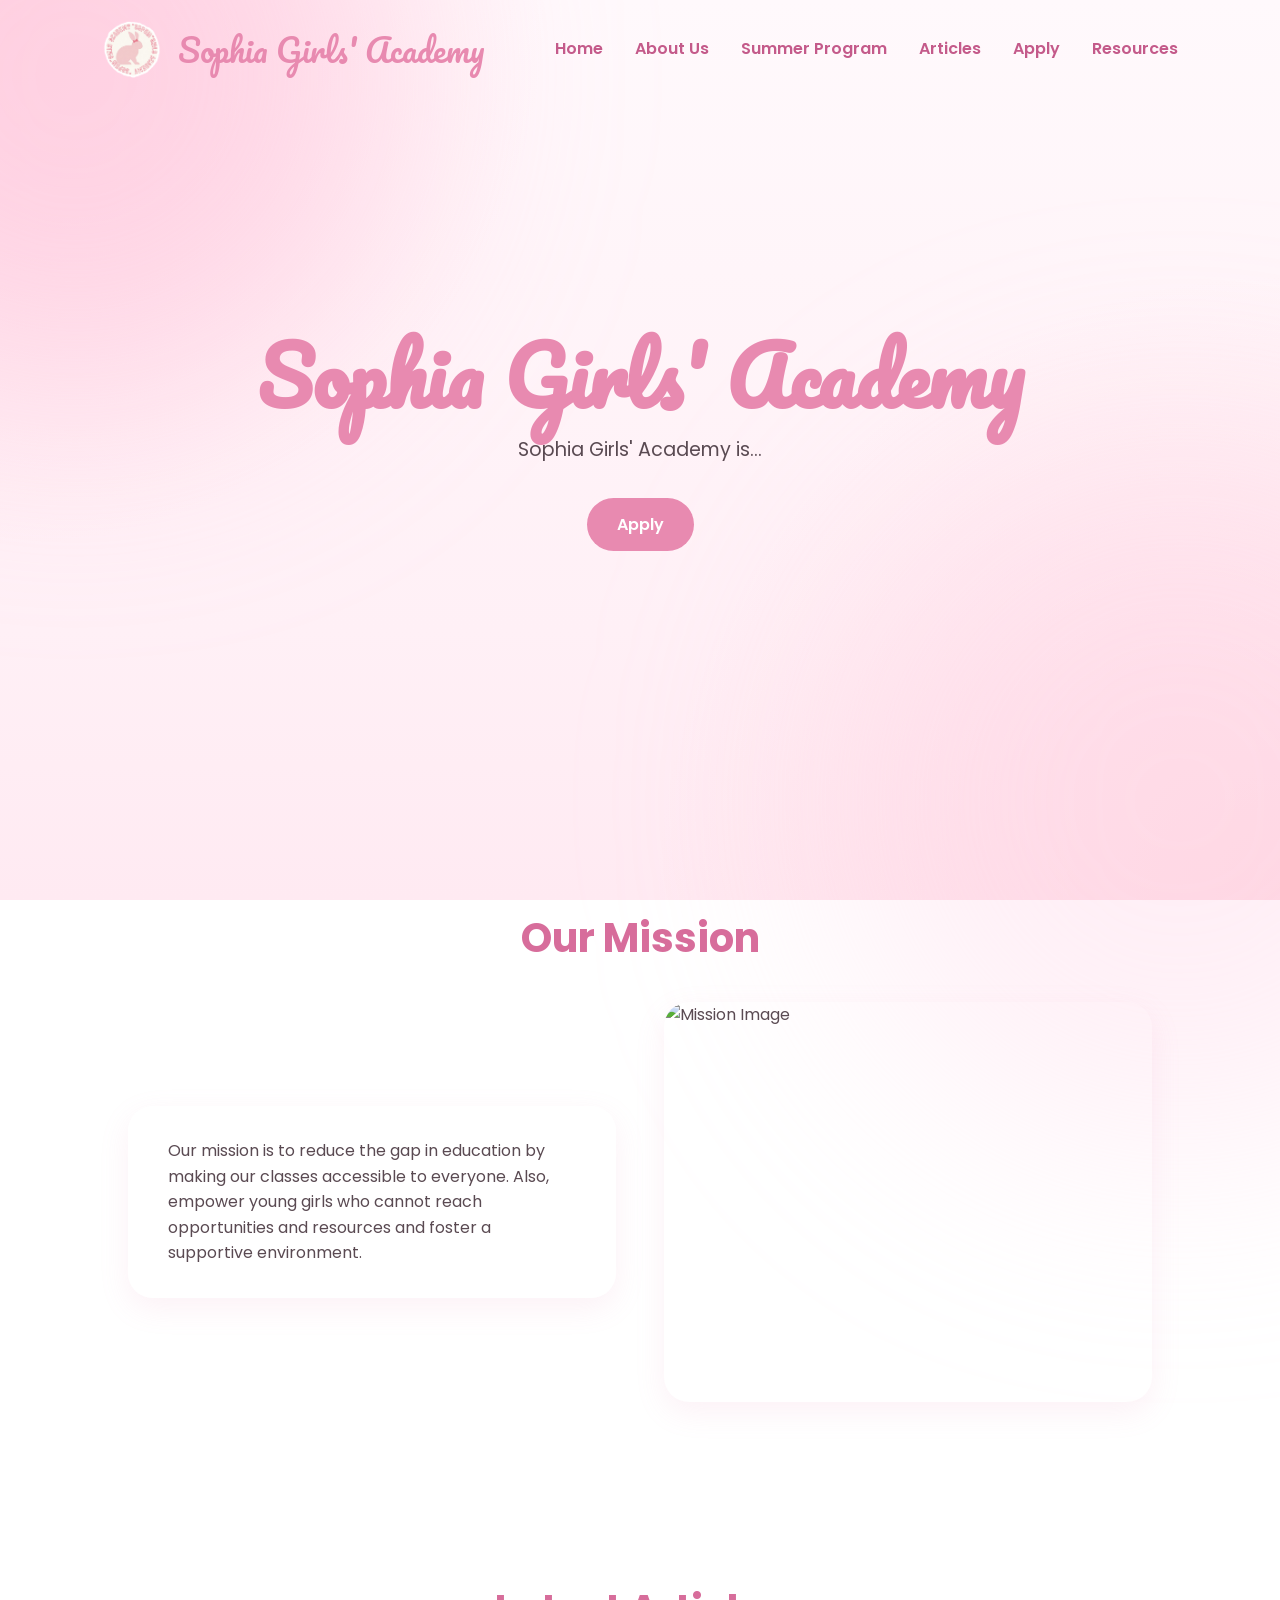
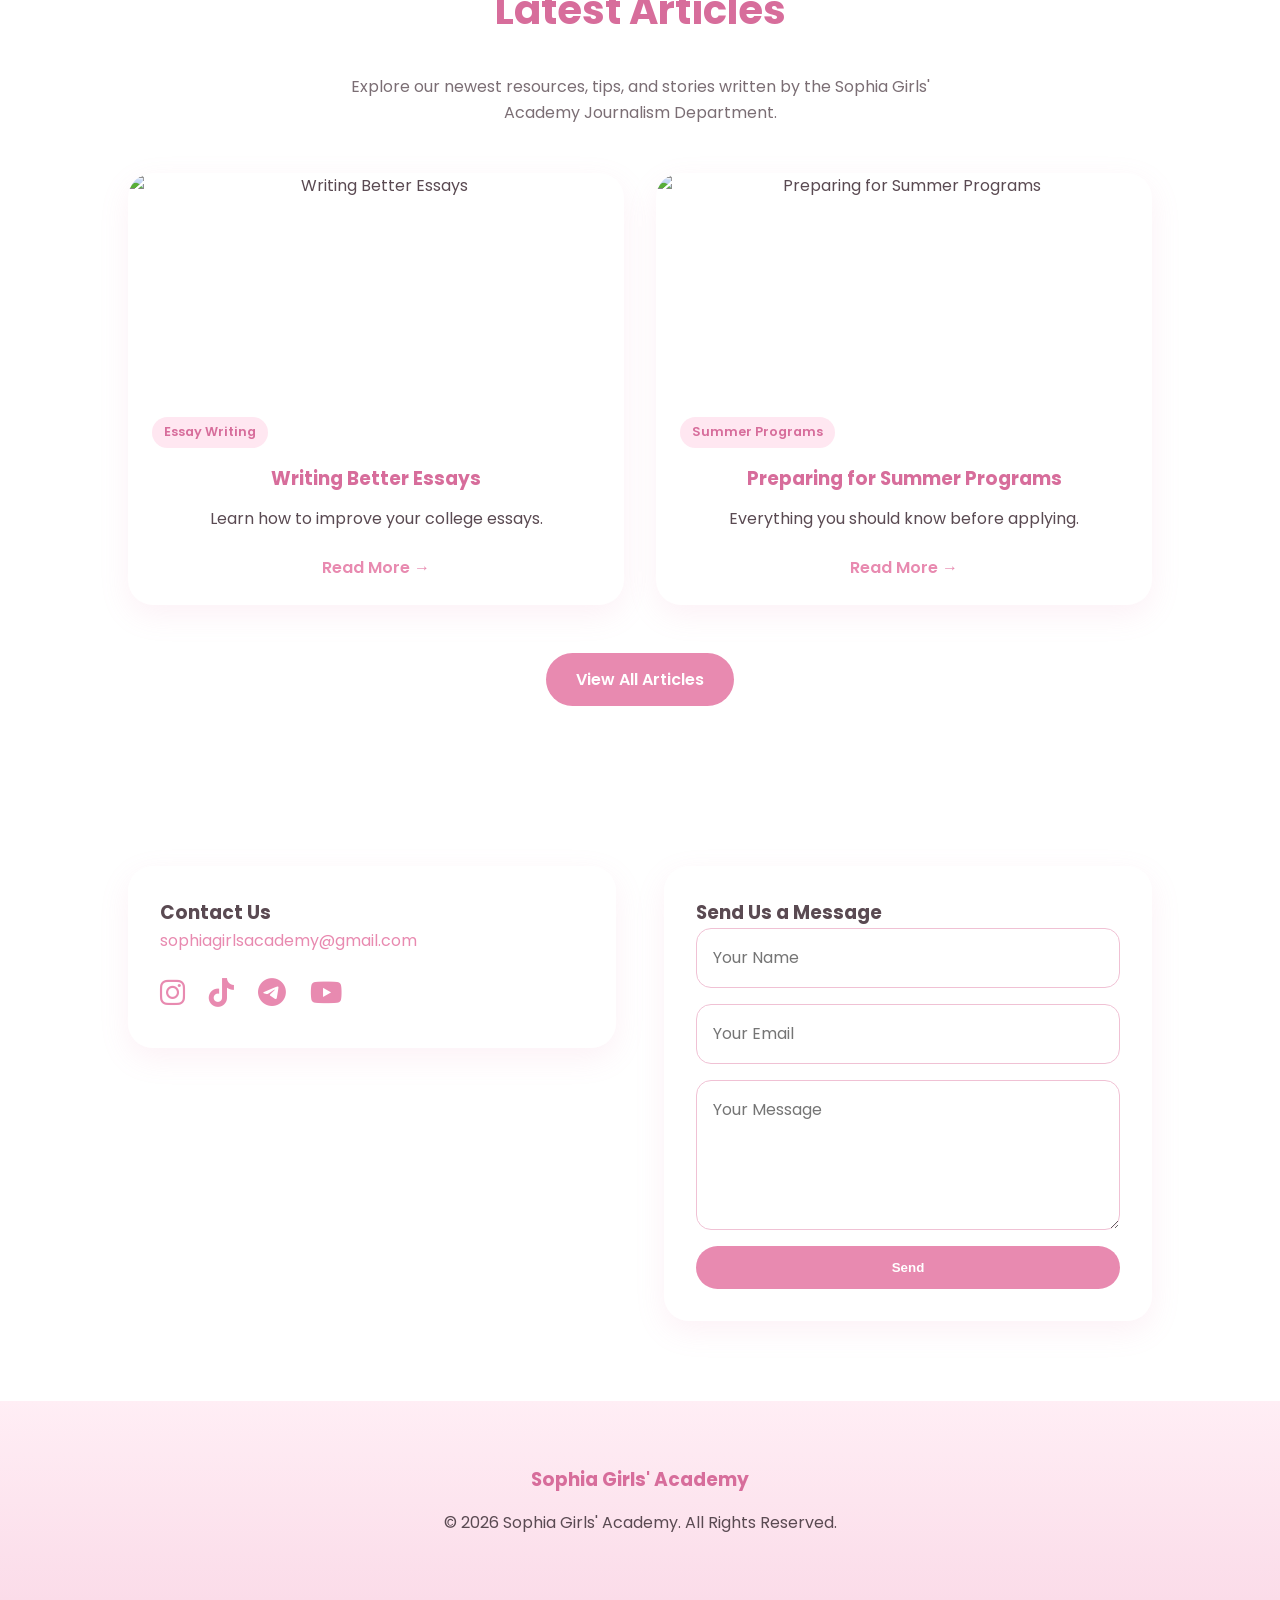
==== index.html @ f2b569de "team photos & desc, new resource page" ====
<!doctype html>
<html lang="en">

<head>
    <meta charset="UTF-8" />
    <meta name="viewport" content="width=device-width, initial-scale=1.0" />
    <title>Sophia Girls' Academy</title>

    <link rel="stylesheet" href="css/style.css" />

    <link href="https://fonts.googleapis.com/css2?family=Pacifico&family=Poppins:wght@300;400;600;700&display=swap"
        rel="stylesheet" />
    <link href="https://cdnjs.cloudflare.com/ajax/libs/font-awesome/6.5.1/css/all.min.css" rel="stylesheet" />
    <link rel="icon" href="images/sophia-logo.png" />
</head>

<body>
    <header>
        <nav class="navbar">
            <a href="index.html" class="logo">
                <img src="images/sophia-logo.png" alt="Sophia Girls' Academy Logo">
                <span>Sophia Girls' Academy</span>
            </a>

            <ul class="nav-links">
                <li><a href="index.html">Home</a></li>
                <li><a href="pages/about.html">About Us</a></li>
                <li><a href="pages/programs.html">Summer Program</a></li>
                <li><a href="pages/articles.html">Articles</a></li>
                <li><a href="pages/register.html">Apply</a></li>
                <li><a href="pages/resources.html">Resources</a></li>
            </ul>
        </nav>
    </header>

    <section class="hero">
        <div class="hero-content" id="index-hero">
            <h1>Sophia Girls' Academy</h1>

            <p>Sophia Girls' Academy is...</p>

            <div class="hero-buttons">
                <a href="pages/register.html" class="btn primary-btn"> Apply </a>
            </div>
        </div>
    </section>

    <section class="overview">
        <h2>Our Mission</h2>
        <div class="description">
            <p class="desc">Our mission is to reduce the gap in education by making our classes accessible to everyone. Also, empower young girls who cannot reach opportunities and resources and foster a supportive environment. </p>
            <img src="#" alt="Mission Image" />
        </div>
    </section>

    <section id="new-articles" class="new-articles">
        <h2>Latest Articles</h2>

        <p class="section-subtitle">
            Explore our newest resources, tips, and stories written by the Sophia
            Girls' Academy Journalism Department.
        </p>

        <div class="preview-grid"></div>

        <div class="articles-buttons">
            <a href="pages/articles.html" class="btn primary-btn">
                View All Articles
            </a>
        </div>
    </section>

    <section id="contact" class="contact">
        <div class="info-card">
            <h3>Contact Us</h3>
            <div class="contact-info">
                <a href="mailto:sophiagirlsacademy@gmail.com" class="email-link">
                    <p id="mail">sophiagirlsacademy@gmail.com</p>
                </a>
                <div class="social-media">
                    <a href="https://www.instagram.com/sophiagirlsacademy/" target="_blank">
                        <p><i class="fab fa-instagram"></i></p>
                    </a>
                    <a href="https://www.tiktok.com/@sophia_girls_academy" target="_blank">
                        <p><i class="fab fa-tiktok"></i></p>
                    </a>
                    <a href="https://t.me/sophiagirlsacademy" target="_blank">
                        <p><i class="fab fa-telegram"></i></p>
                    </a>
                    <a href="http://www.youtube.com/@SophiaGirlsAcademy" target="_blank">
                        <p><i class="fab fa-youtube"></i></p>
                    </a>
                </div>
            </div>
        </div>
        <div class="contact-form">
            <h3>Send Us a Message</h3>
            <form action="#" method="POST">
                <input type="text" name="name" placeholder="Your Name" required />
                <input type="email" name="_replyto" placeholder="Your Email" required />
                <textarea name="message" placeholder="Your Message" required></textarea>
                <button type="submit" class="btn primary-btn">Send</button>
            </form>
        </div>
    </section>

    <footer>
        <h3>Sophia Girls' Academy</h3>
        <p>© 2026 Sophia Girls' Academy. All Rights Reserved.</p>
    </footer>

    <script src="js/script.js"></script>
</body>

</html>
---- css/style.css ----
/*VARIABLES*/
:root {
  --primary-pink: #e88ab0;
  --secondary-pink: #db729f;
  --rose: #d76d9b;
  --accent-pink: #ff73ad;
  --dark-rose: #c45a8a;

  --light-pink: #fff4f8;
  --footer-light: #ffeef5;
  --footer-dark: #fbdce9;

  --text-color: #5a4a52;
  --white: #ffffff;

  --shadow: 0 10px 30px rgba(231, 140, 179, 0.12);
}

/*RESET*/
* {
  margin: 0;
  padding: 0;
  box-sizing: border-box;
}

button {
  border: none;
  cursor: pointer;
}

/*GLOBAL*/
body {
  font-family: "Poppins", sans-serif;
  color: var(--text-color);
  line-height: 1.6;
  overflow-x: hidden;

  background:
    radial-gradient(circle at top left,
      rgba(255, 192, 203, .35),
      transparent 35%),

    radial-gradient(circle at bottom right,
      rgba(255, 182, 193, .30),
      transparent 40%),

    linear-gradient(180deg,
      #fff9fc 0%,
      #fff5f9 30%,
      #fff0f6 70%,
      #ffeaf2 100%);

  background-attachment: fixed;
}

/* Background Blobs */
body::before,
body::after {
  content: "";
  position: fixed;
  border-radius: 50%;
  filter: blur(60px);
  z-index: -1;
}

body::before {
  width: 650px;
  height: 650px;

  top: -250px;
  left: -250px;

  background: rgba(255, 183, 212, .45);

  filter: blur(120px);
}

body::after {
  width: 700px;
  height: 700px;

  right: -250px;
  bottom: -250px;

  background: rgba(255, 210, 230, .35);

  filter: blur(120px);
}

/*NAVIGATION*/
.navbar {
  position: fixed;
  inset: 0 0 auto 0;

  display: flex;
  justify-content: space-between;
  align-items: center;

  padding: 1.2rem 8%;

  background: transparent;
  transition: .3s;

  z-index: 1000;
}

.navbar.scrolled {
  background: rgba(255, 255, 255, .75);
  backdrop-filter: blur(15px);
  -webkit-backdrop-filter: blur(15px);

  border-bottom: 1px solid rgba(255, 255, 255, .4);

  box-shadow: 0 4px 20px rgba(0, 0, 0, .08);
}

.logo {
  display: flex;
  align-items: center;
  gap: 1rem;

  text-decoration: none;

  font-family: "Pacifico", cursive;
  font-size: 2rem;
  color: var(--primary-pink);
}

.logo img {
  width: 60px;
  height: 60px;

  object-fit: contain;

  transition: .3s ease;
}

.logo:hover img {
  transform: rotate(-5deg) scale(1.08);
}

.logo:hover {
  color: var(--secondary-pink);
}

.logo:hover {
  color: var(--accent-pink);
}

.nav-links {
  display: flex;
  list-style: none;
  gap: 2rem;
}

.nav-links a {
  position: relative;
  text-decoration: none;
  color: var(--dark-rose);
  font-weight: 600;
  transition: .3s;
}

.nav-links a:hover {
  color: var(--accent-pink);
}

.nav-links a::after {
  content: "";
  position: absolute;
  left: 0;
  bottom: -5px;

  width: 0;
  height: 2px;

  background: var(--primary-pink);
  transition: .3s;
}

.nav-links a:hover::after {
  width: 100%;
}

/*HERO*/
.hero {
  min-height: 90vh;

  display: flex;
  justify-content: center;
  align-items: center;

  text-align: center;

  padding: 120px 10% 3rem;
}

.hero-content {
  max-width: 800px;
}

#index-hero {
  animation: float 5s ease-in-out infinite;
}

.hero h1 {
  font-family: "Pacifico", cursive;
  color: var(--primary-pink);
  font-size: 5rem;
  line-height: 1.1;
  margin-bottom: 1rem;
}

.hero p {
  font-size: 1.2rem;
  margin-bottom: 2rem;
}

.hero-buttons {
  display: flex;
  justify-content: center;
  gap: 1rem;
  flex-wrap: wrap;
}

/*BUTTONS*/
.btn {
  display: inline-block;
  text-decoration: none;

  padding: 14px 30px;

  border-radius: 999px;

  font-weight: 600;

  transition: .3s;
}

.primary-btn {
  background: var(--primary-pink);
  color: white;
}

.primary-btn:hover {
  background: var(--secondary-pink);
  transform: translateY(-3px);
}

/*GENERAL SECTIONS*/
section {
  padding: 5rem 10%;
}

section h2 {
  text-align: center;
  color: var(--rose);
  font-size: 2.5rem;
  margin-bottom: 2rem;
}

/*OVERVIEW*/
.overview {
  padding: 6rem 10%;
}

.description {
  display: grid;
  grid-template-columns: repeat(2, 1fr);
  gap: 3rem;
  align-items: center;
}

.desc, .list {
  background: rgba(255, 255, 255, .7);
  backdrop-filter: blur(10px);

  padding: 2rem 2.5rem;

  border-radius: 25px;

  box-shadow: var(--shadow);

  transition: .3s;
}

.desc:hover, .list:hover {
  transform: translateY(-8px);
}

.desc li, .list li {
  margin-bottom: 1.2rem;
}

.desc li:last-child {
  margin-bottom: 0;
}

.description img {
  width: 100%;
  height: 400px;

  object-fit: cover;

  border-radius: 25px;

  box-shadow: var(--shadow);

  transition: .3s;
}

.description img:hover {
  transform: translateY(-8px);
}

/*ARTICLE PREVIEW*/
.new-articles {
  text-align: center;
}

.section-subtitle {
  max-width: 650px;
  margin: 0 auto 3rem;
  opacity: .8;
}

.preview-grid {
  display: grid;
  grid-template-columns: repeat(auto-fit, minmax(280px, 1fr));
  gap: 2rem;
}

.preview-card {
  display: flex;
  flex-direction: column;

  background: white;

  border-radius: 25px;

  overflow: hidden;

  box-shadow: var(--shadow);

  transition: .3s;
}

.preview-card:hover {
  transform: translateY(-8px);
}

.preview-card img {
  width: 100%;
  height: 220px;
  object-fit: cover;
}

.preview-content {
  display: flex;
  flex-direction: column;
  flex: 1;

  padding: 1.5rem;
}

.preview-category {
  align-self: flex-start;

  padding: 5px 12px;

  background: #ffe7f1;

  border-radius: 999px;

  color: var(--rose);

  font-size: .8rem;
  font-weight: 600;

  margin-bottom: 1rem;
}

.preview-content h3 {
  color: var(--rose);
  margin-bottom: .75rem;
}

.preview-content p {
  flex: 1;
  margin-bottom: 1.5rem;
}

.preview-content a {
  color: var(--primary-pink);
  text-decoration: none;
  font-weight: 600;
}

.preview-content a:hover {
  color: var(--secondary-pink);
}

.articles-buttons {
  margin-top: 3rem;
}

/*CONTACT*/
.contact {
  display: grid;
  grid-template-columns: repeat(2, 1fr);
  gap: 3rem;
}

.info-card,
.contact-form {
  background: rgba(255, 255, 255, .7);
  backdrop-filter: blur(10px);
  padding: 2rem;
  border-radius: 25px;
  box-shadow: var(--shadow);
}

.info-card {
  align-self: start;
  height: fit-content;
}

.contact-form form {
  display: flex;
  flex-direction: column;
  gap: 1rem;
}

.contact-form input,
.contact-form textarea {
  width: 100%;

  padding: 1rem;

  border: 1px solid #f0c1d4;
  border-radius: 15px;

  font: inherit;
}

.contact-form textarea {
  resize: vertical;
  min-height: 150px;
}

.social-media {
  display: flex;
  gap: 1.5rem;
  margin-top: 1rem;
}

.social-media a {
  color: var(--primary-pink);
  font-size: 1.8rem;
  transition: .3s;
}

.social-media a:hover {
  color: var(--accent-pink);
  transform: translateY(-3px);
}

.email-link {
  text-decoration: none;
}

.email-link:hover {
  text-decoration: none;
}

#mail {
  color: var(--primary-pink);
}

.email-link:hover #mail {
  color: var(--accent-pink);
}

/*FOOTER*/
footer {
  text-align: center;
  padding: 4rem 2rem;

  background:
    linear-gradient(to bottom,
      var(--footer-light),
      var(--footer-dark));
}

footer h3 {
  color: var(--rose);
  margin-bottom: 1rem;
}

/*ANIMATIONS*/
@keyframes float {

  0% {
    transform: translateY(0);
  }

  50% {
    transform: translateY(-10px);
  }

  100% {
    transform: translateY(0);
  }

}

/*TABLETS*/
@media (max-width:900px) {

  .navbar {
    flex-direction: column;
    gap: 1rem;
  }

  .nav-links {
    flex-wrap: wrap;
    justify-content: center;
    gap: 1rem;
  }

  .hero h1 {
    font-size: 2.8rem;
  }

  section h2 {
    font-size: 2rem;
  }

}

/*MOBILE*/

@media (max-width:768px) {

  .description {
    grid-template-columns: 1fr;
  }

  .description img {
    height: 300px;
  }

  .contact {
    grid-template-columns: 1fr;
  }

  .navbar {
    padding: 1rem;
  }

  .logo {
    font-size: 1.5rem;
  }

  .logo img {
    width: 45px;
    height: 45px;
  }

}

@media (max-width:600px) {

  .hero h1 {
    font-size: 2.2rem;
  }

  .hero p {
    font-size: 1rem;
  }

  .btn {
    width: 100%;
    max-width: 300px;
  }

}
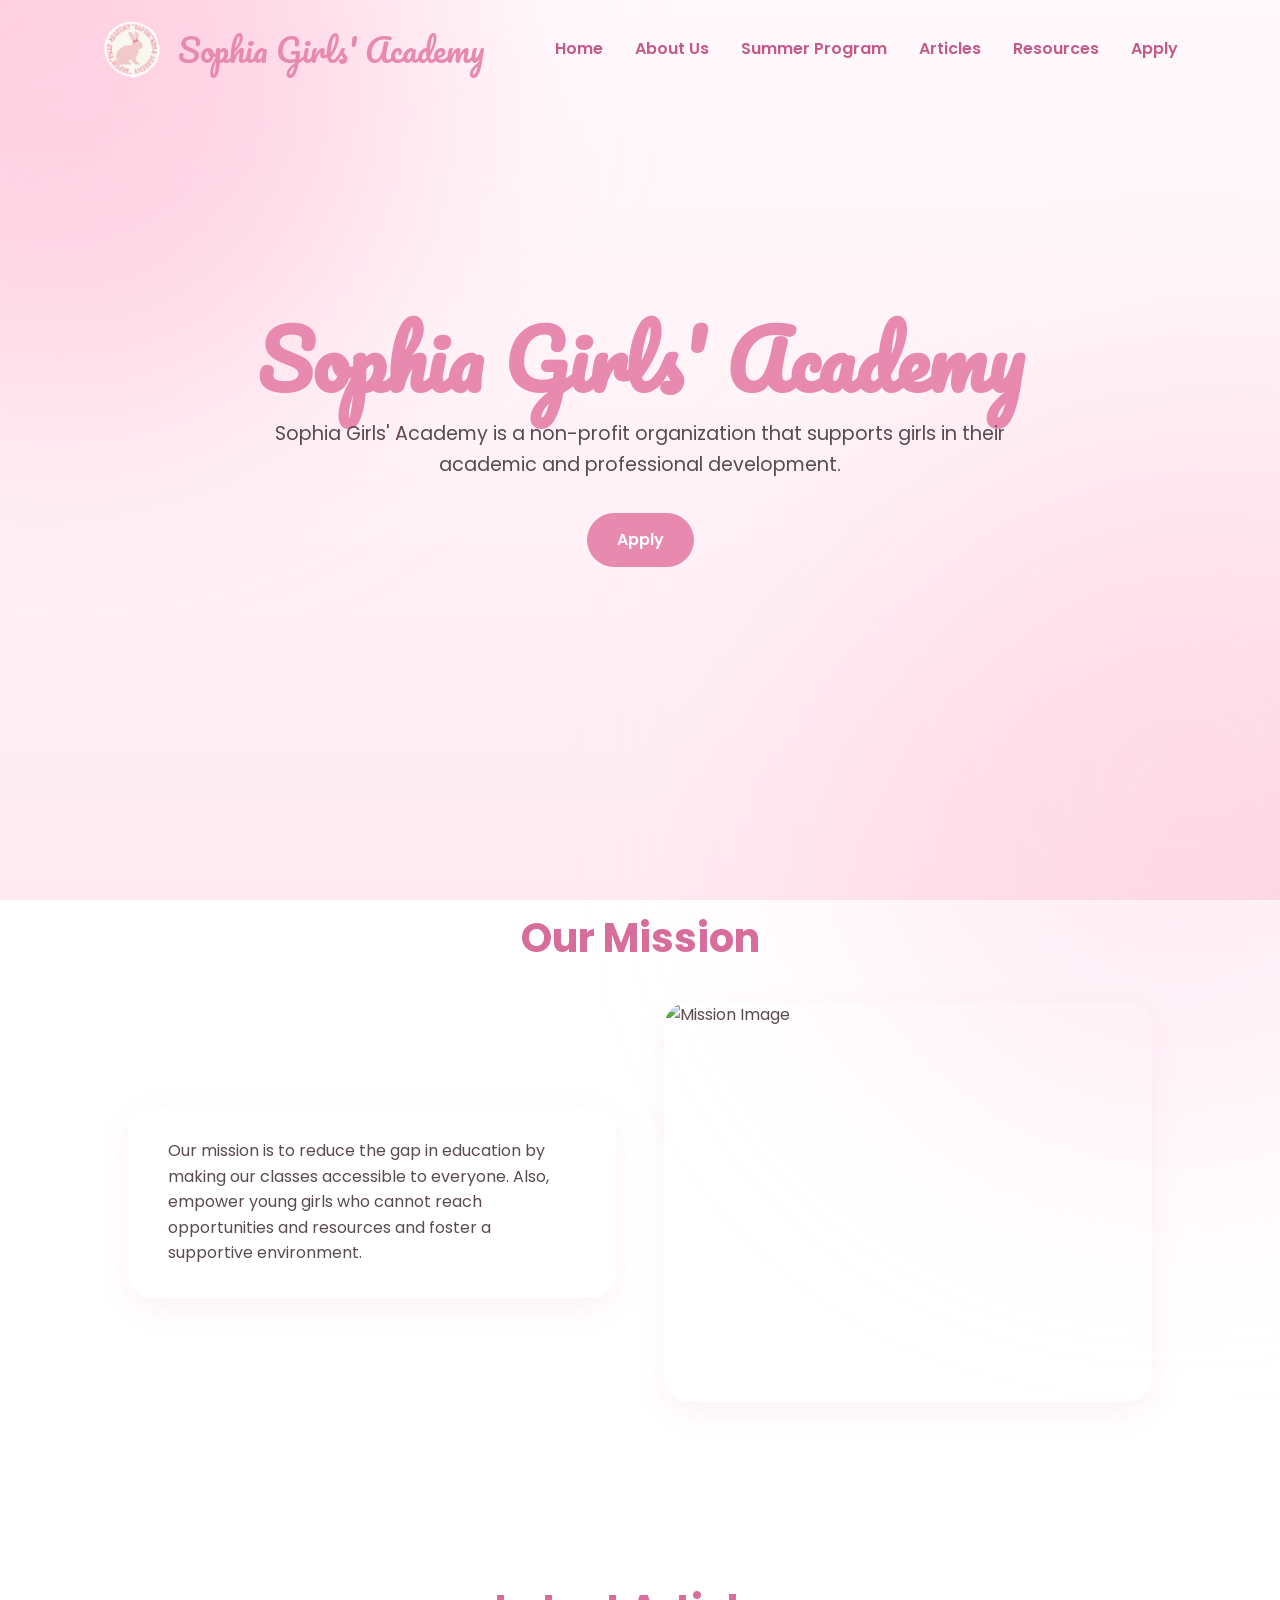
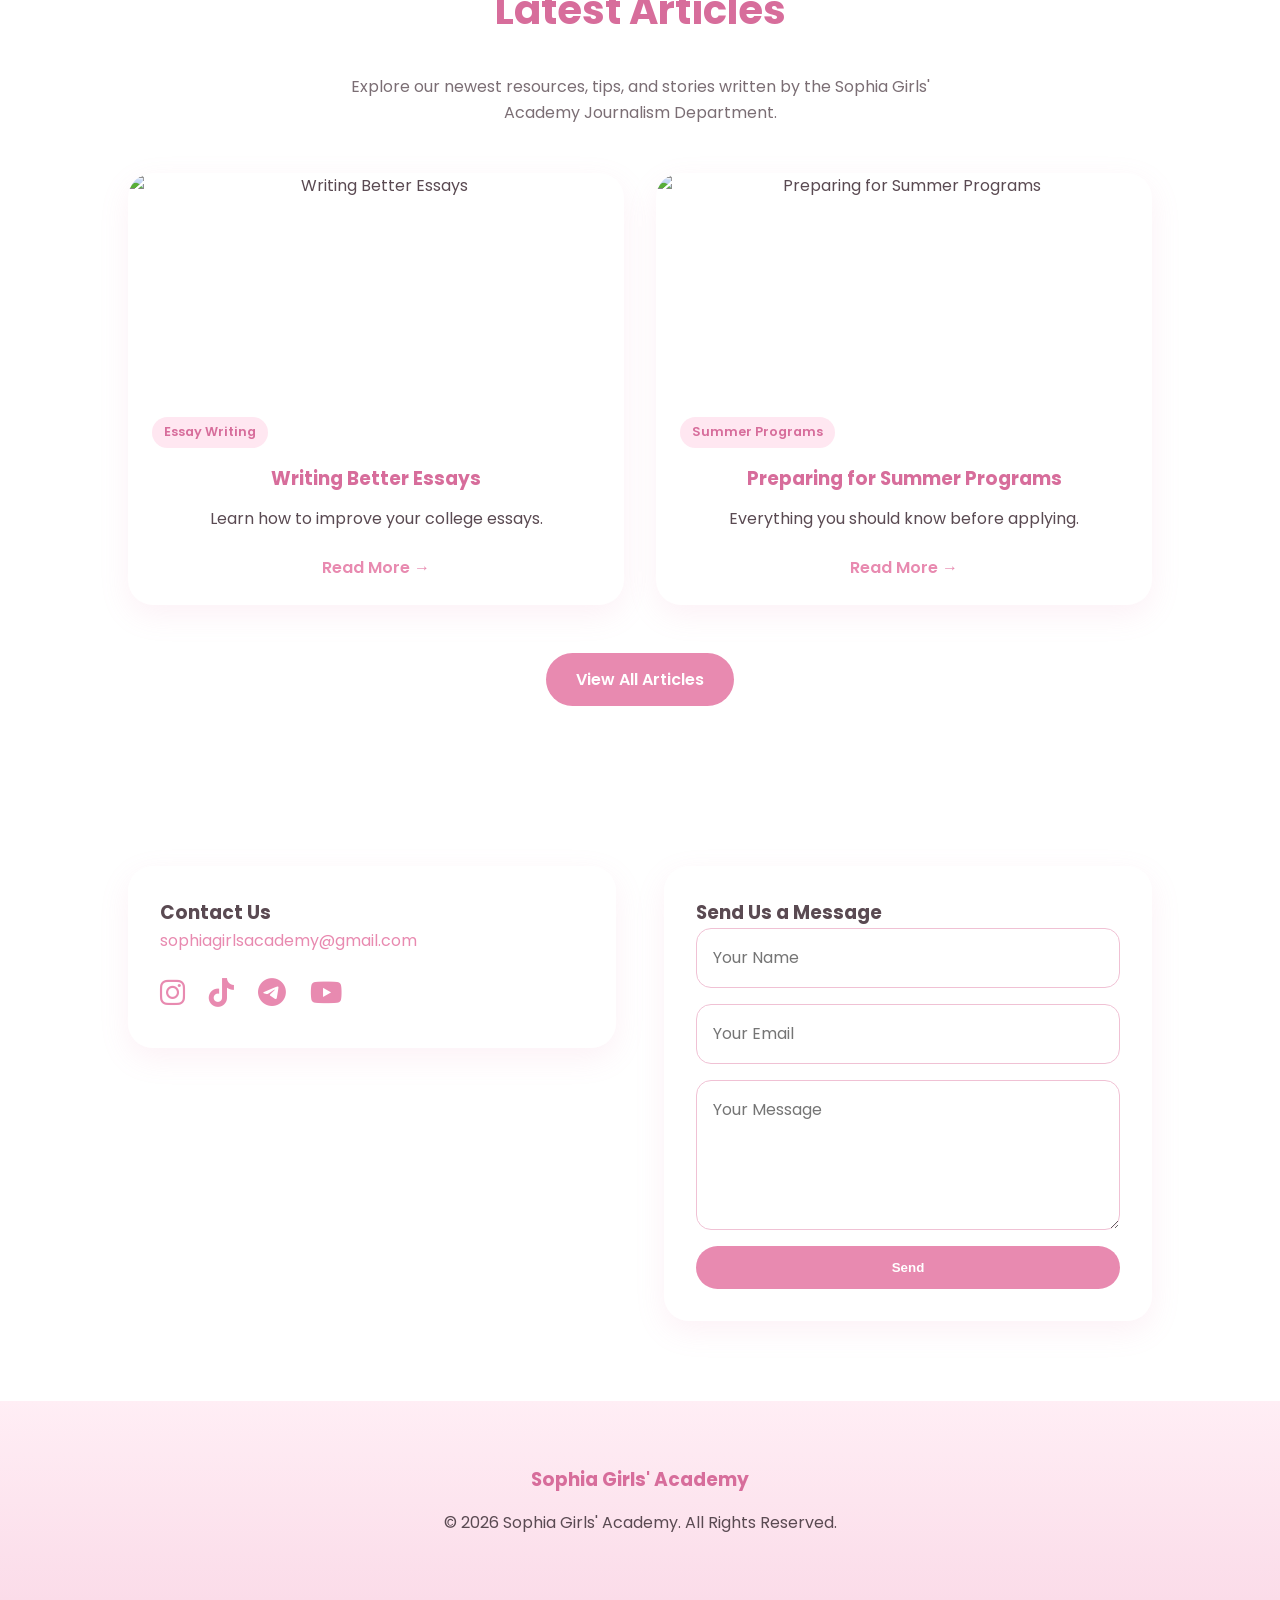
==== commit 554097b8: "resources pages + contact form js" ====
--- a/index.html
+++ b/index.html
@@ -27,8 +27,8 @@
                 <li><a href="pages/about.html">About Us</a></li>
                 <li><a href="pages/programs.html">Summer Program</a></li>
                 <li><a href="pages/articles.html">Articles</a></li>
+                <li><a href="pages/resources.html">Resources</a></li>
                 <li><a href="pages/register.html">Apply</a></li>
-                <li><a href="pages/resources.html">Resources</a></li>
             </ul>
         </nav>
     </header>
@@ -37,7 +37,8 @@
         <div class="hero-content" id="index-hero">
             <h1>Sophia Girls' Academy</h1>
 
-            <p>Sophia Girls' Academy is...</p>
+            <p>Sophia Girls' Academy is a non-profit organization that supports girls in their academic and professional
+                development.</p>
 
             <div class="hero-buttons">
                 <a href="pages/register.html" class="btn primary-btn"> Apply </a>
@@ -48,7 +49,9 @@
     <section class="overview">
         <h2>Our Mission</h2>
         <div class="description">
-            <p class="desc">Our mission is to reduce the gap in education by making our classes accessible to everyone. Also, empower young girls who cannot reach opportunities and resources and foster a supportive environment. </p>
+            <p class="desc">Our mission is to reduce the gap in education by making our classes accessible to everyone.
+                Also, empower young girls who cannot reach opportunities and resources and foster a supportive
+                environment. </p>
             <img src="#" alt="Mission Image" />
         </div>
     </section>
@@ -93,15 +96,16 @@
                 </div>
             </div>
         </div>
-        <div class="contact-form">
+         <div class="contact-form">
             <h3>Send Us a Message</h3>
-            <form action="#" method="POST">
+            <form action="https://formspree.io/f/mnjkgqbo" method="POST">
                 <input type="text" name="name" placeholder="Your Name" required />
                 <input type="email" name="_replyto" placeholder="Your Email" required />
                 <textarea name="message" placeholder="Your Message" required></textarea>
                 <button type="submit" class="btn primary-btn">Send</button>
             </form>
         </div>
+
     </section>
 
     <footer>
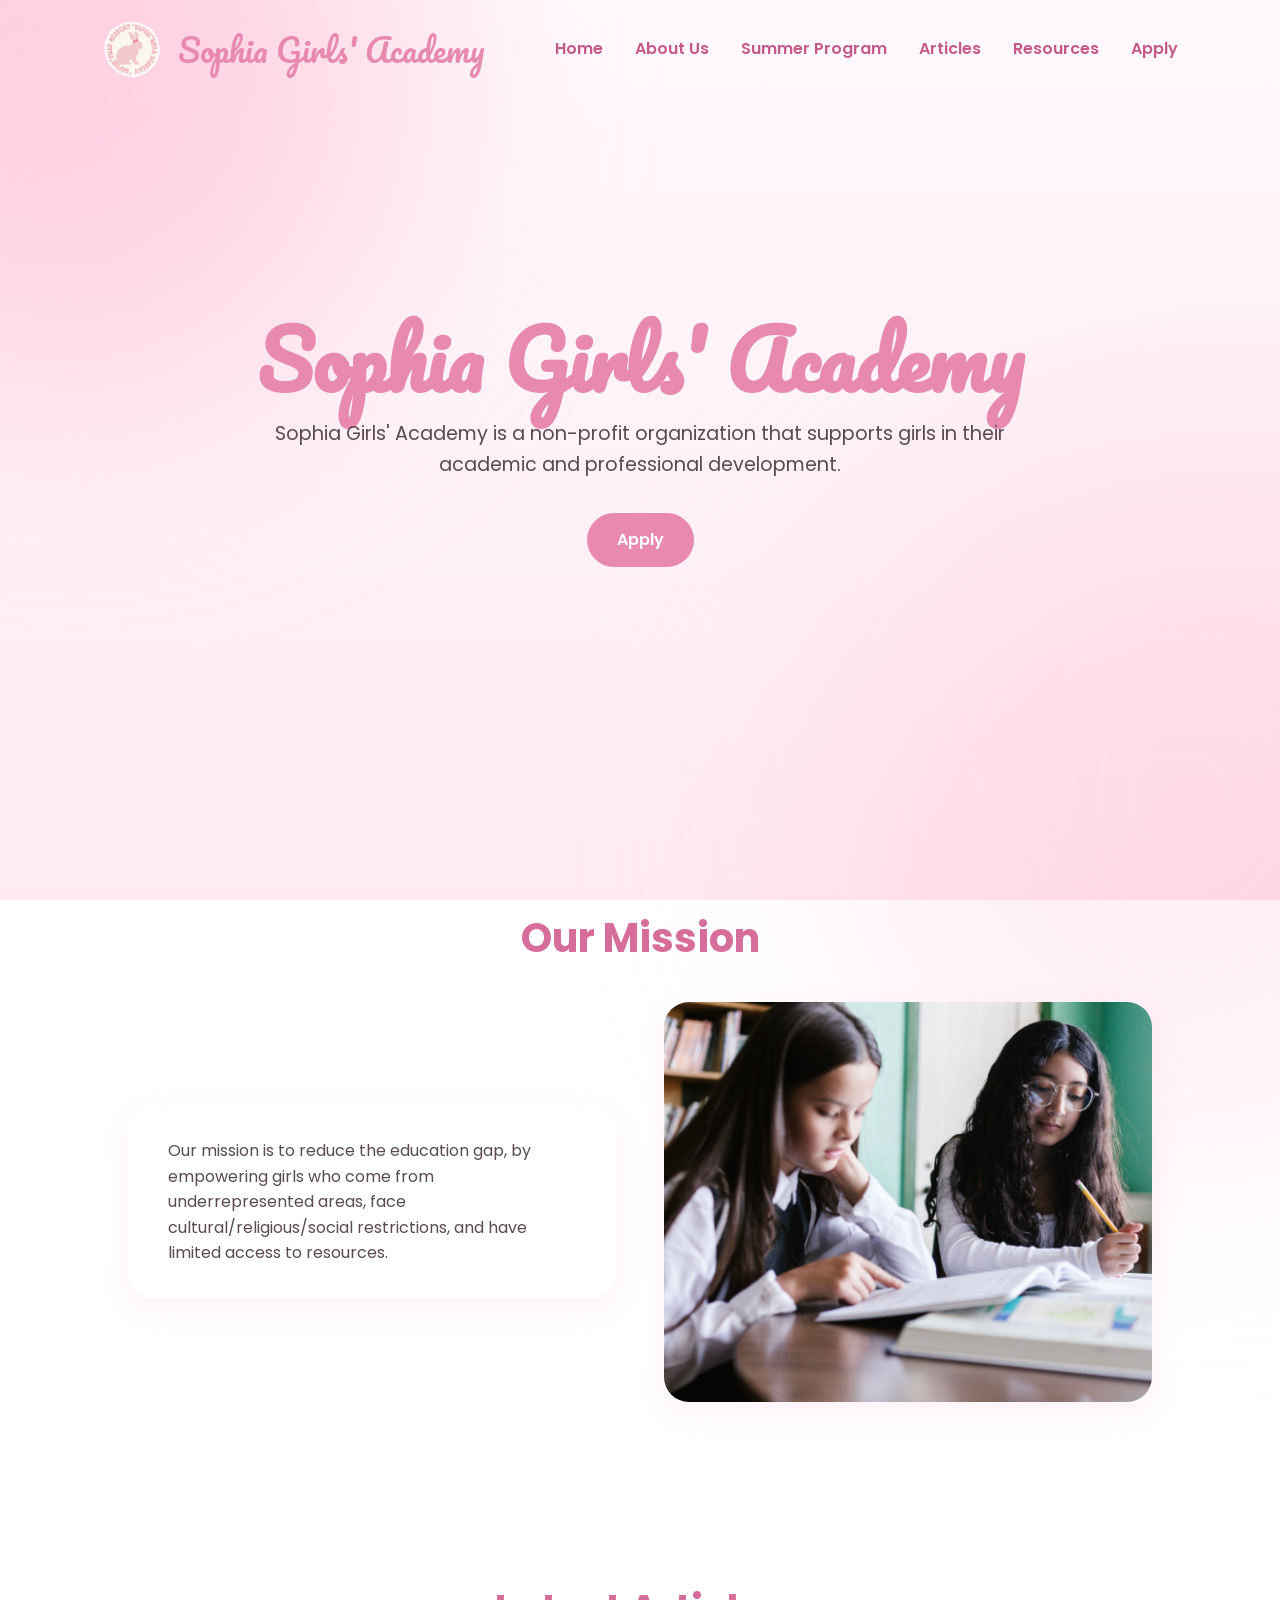
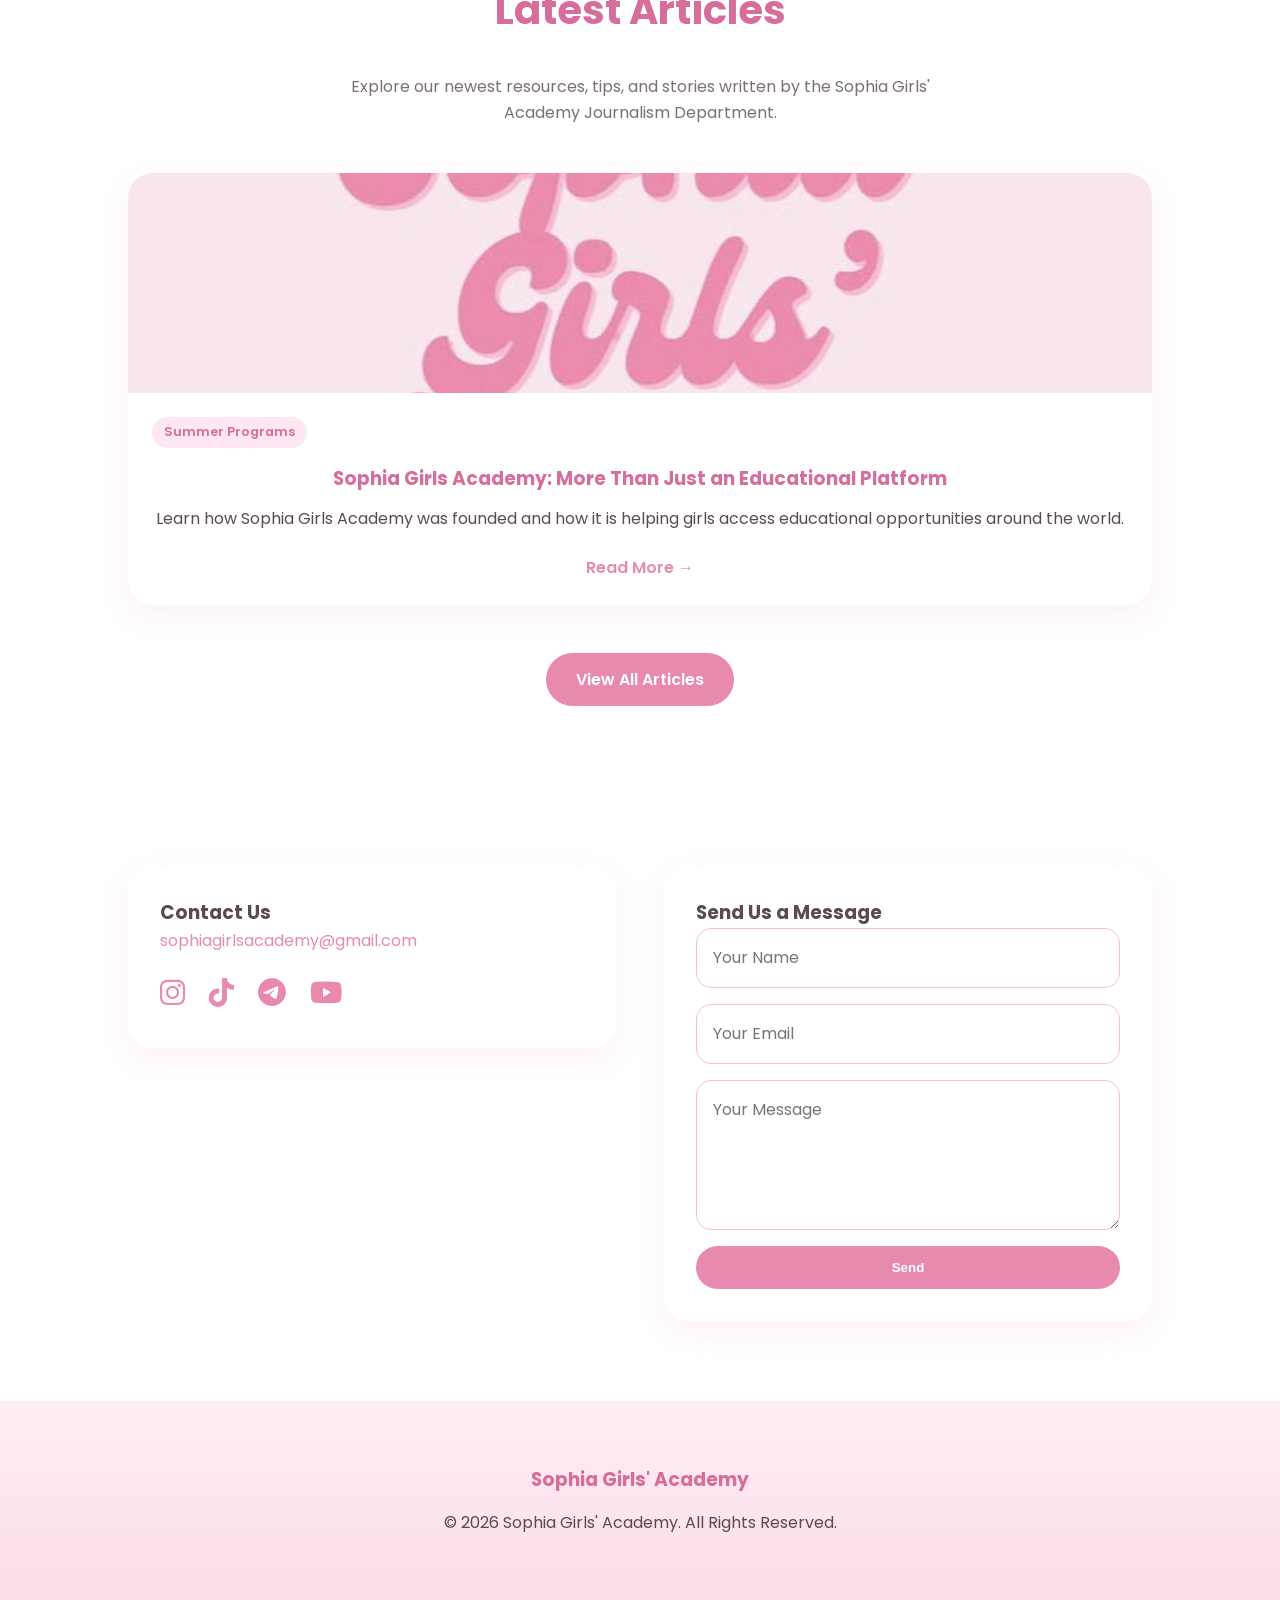
==== commit 96b6e72c: "text & img update" ====
--- a/index.html
+++ b/index.html
@@ -49,10 +49,11 @@
     <section class="overview">
         <h2>Our Mission</h2>
         <div class="description">
-            <p class="desc">Our mission is to reduce the gap in education by making our classes accessible to everyone.
-                Also, empower young girls who cannot reach opportunities and resources and foster a supportive
-                environment. </p>
-            <img src="#" alt="Mission Image" />
+            <p class="desc">
+                Our mission is to reduce the education gap, by empowering girls who come from underrepresented areas,
+                face cultural/religious/social restrictions, and have limited access to resources.
+            </p>
+            <img src="images/mission_img.jpeg" alt="Mission Image" />
         </div>
     </section>
 
@@ -96,7 +97,7 @@
                 </div>
             </div>
         </div>
-         <div class="contact-form">
+        <div class="contact-form">
             <h3>Send Us a Message</h3>
             <form action="https://formspree.io/f/mnjkgqbo" method="POST">
                 <input type="text" name="name" placeholder="Your Name" required />
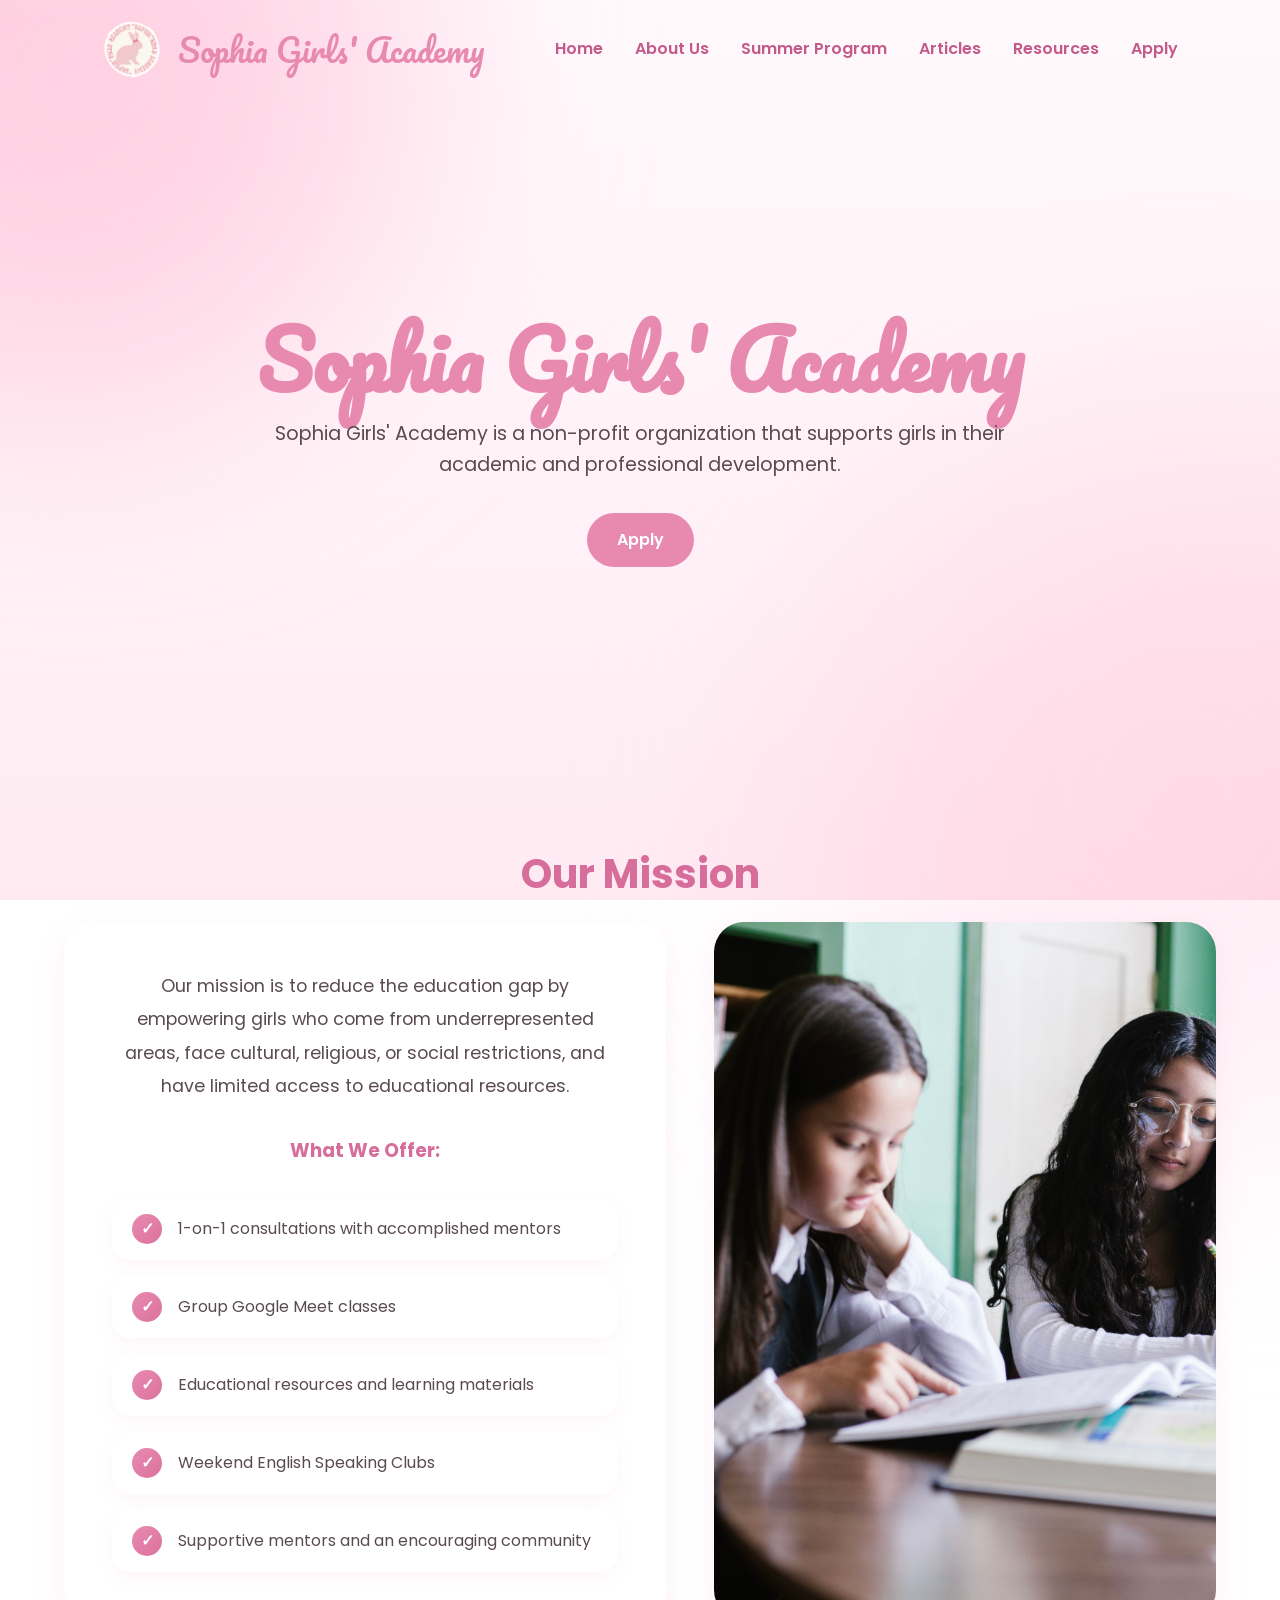
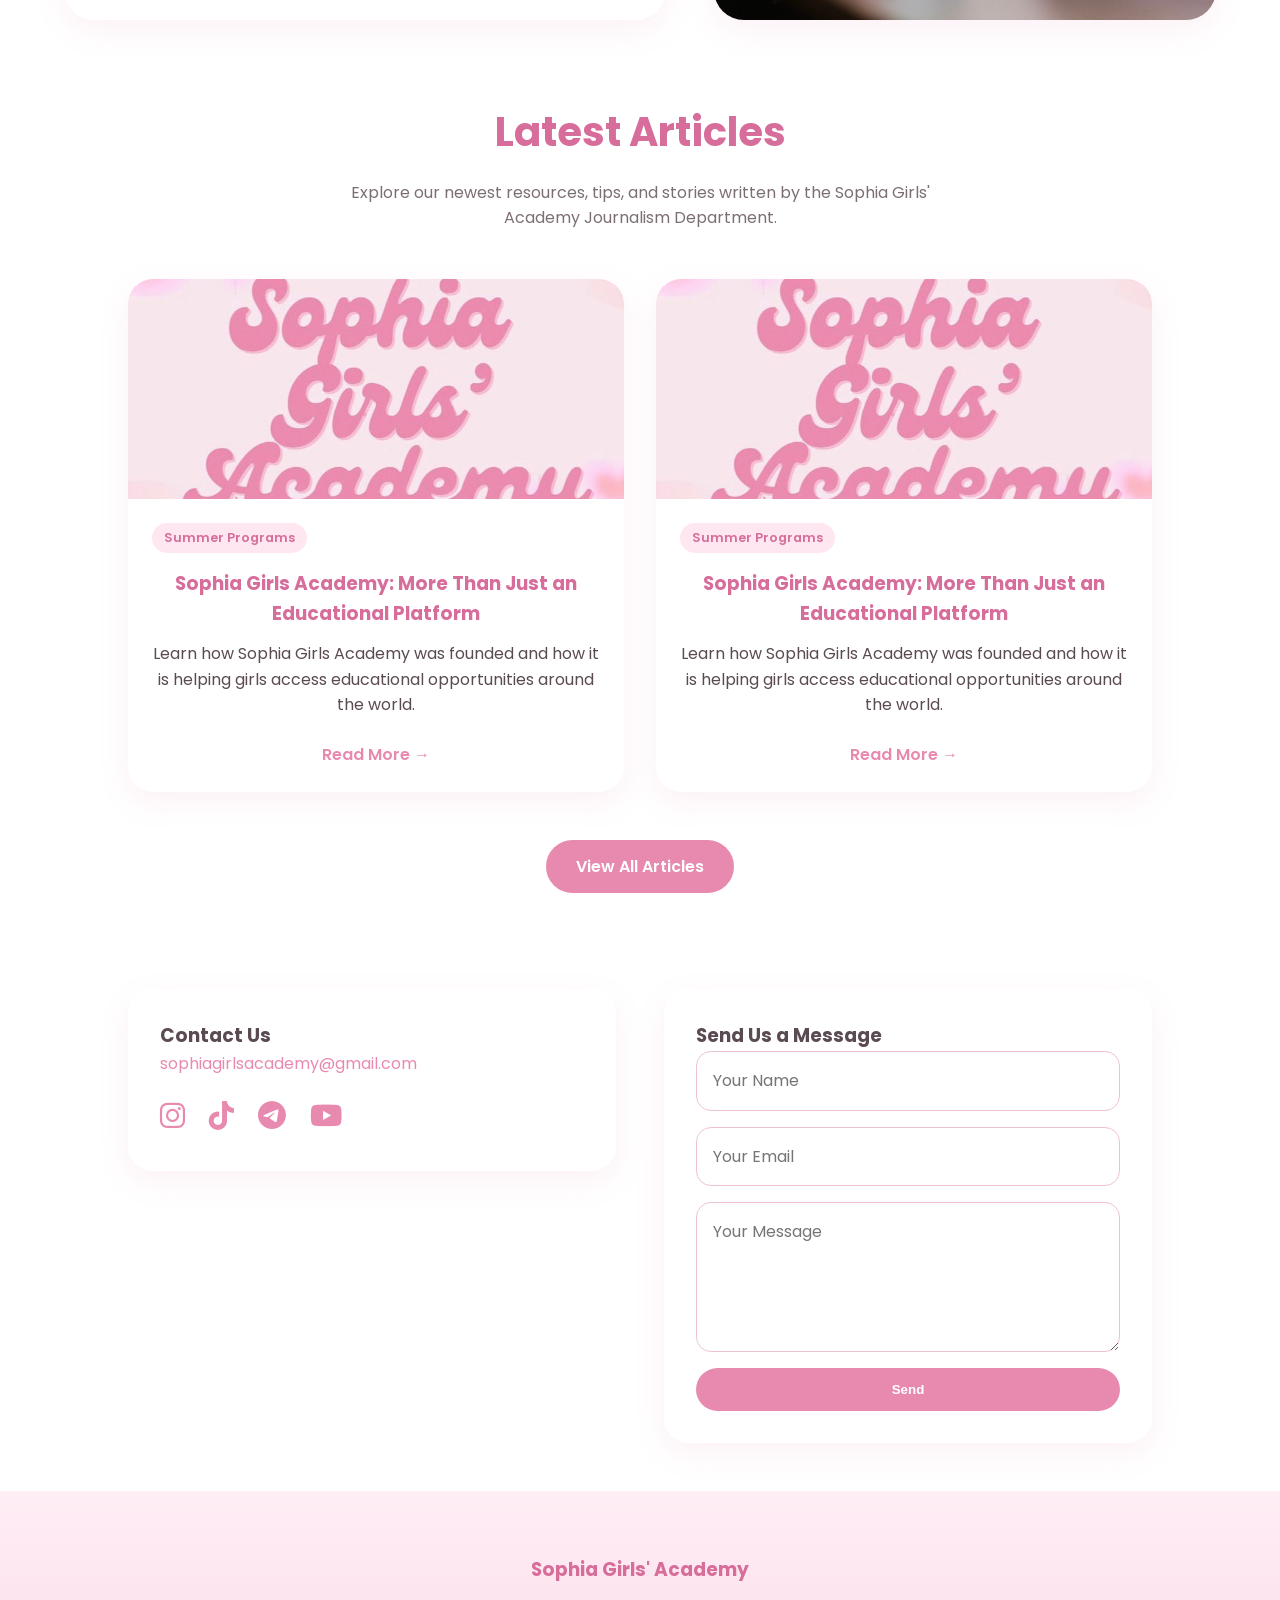
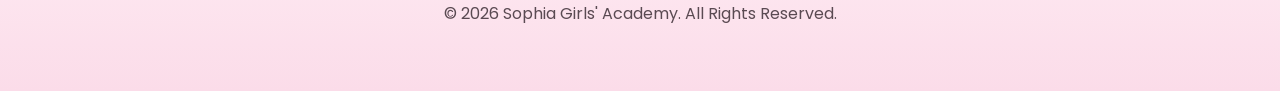
==== commit ab53bd46: "style changes" ====
--- a/index.html
+++ b/index.html
@@ -49,10 +49,24 @@
     <section class="overview">
         <h2>Our Mission</h2>
         <div class="description">
-            <p class="desc">
-                Our mission is to reduce the education gap, by empowering girls who come from underrepresented areas,
-                face cultural/religious/social restrictions, and have limited access to resources.
-            </p>
+            <div class="desc">
+
+                <p class="mission-text">
+                    Our mission is to reduce the education gap by empowering girls who come from underrepresented areas,
+                    face cultural, religious, or social restrictions, and have limited access to educational resources.
+                </p>
+
+                <h3>What We Offer:</h3>
+
+                <ul class="offer-list">
+                    <li>1-on-1 consultations with accomplished mentors</li>
+                    <li>Group Google Meet classes</li>
+                    <li>Educational resources and learning materials</li>
+                    <li>Weekend English Speaking Clubs</li>
+                    <li>Supportive mentors and an encouraging community</li>
+                </ul>
+
+            </div>
             <img src="images/mission_img.jpeg" alt="Mission Image" />
         </div>
     </section>
--- a/css/style.css
+++ b/css/style.css
@@ -1,4 +1,4 @@
-/*VARIABLES*/
+/*variables*/
 :root {
   --primary-pink: #e88ab0;
   --secondary-pink: #db729f;
@@ -16,301 +16,379 @@
   --shadow: 0 10px 30px rgba(231, 140, 179, 0.12);
 }
 
-/*RESET*/
-* {
-  margin: 0;
-  padding: 0;
-  box-sizing: border-box;
-}
-
-button {
-  border: none;
-  cursor: pointer;
-}
-
-/*GLOBAL*/
-body {
-  font-family: "Poppins", sans-serif;
-  color: var(--text-color);
-  line-height: 1.6;
-  overflow-x: hidden;
-
-  background:
-    radial-gradient(circle at top left,
-      rgba(255, 192, 203, .35),
-      transparent 35%),
-
-    radial-gradient(circle at bottom right,
-      rgba(255, 182, 193, .30),
-      transparent 40%),
-
-    linear-gradient(180deg,
-      #fff9fc 0%,
-      #fff5f9 30%,
-      #fff0f6 70%,
-      #ffeaf2 100%);
-
-  background-attachment: fixed;
-}
-
-/* Background Blobs */
+/*reset*/
+*{
+    margin:0;
+    padding:0;
+    box-sizing:border-box;
+}
+
+button{
+    border:none;
+    cursor:pointer;
+}
+
+/*global*/
+
+body{
+    font-family:"Poppins",sans-serif;
+    color:var(--text-color);
+    line-height:1.6;
+    overflow-x:hidden;
+
+    background:
+        radial-gradient(circle at top left,
+            rgba(255,192,203,.35),
+            transparent 35%),
+
+        radial-gradient(circle at bottom right,
+            rgba(255,182,193,.30),
+            transparent 40%),
+
+        linear-gradient(
+            180deg,
+            #fff9fc 0%,
+            #fff5f9 30%,
+            #fff0f6 70%,
+            #ffeaf2 100%
+        );
+
+    background-attachment:fixed;
+}
+
 body::before,
-body::after {
-  content: "";
-  position: fixed;
-  border-radius: 50%;
-  filter: blur(60px);
-  z-index: -1;
-}
-
-body::before {
-  width: 650px;
-  height: 650px;
-
-  top: -250px;
-  left: -250px;
-
-  background: rgba(255, 183, 212, .45);
-
-  filter: blur(120px);
-}
-
-body::after {
-  width: 700px;
-  height: 700px;
-
-  right: -250px;
-  bottom: -250px;
-
-  background: rgba(255, 210, 230, .35);
-
-  filter: blur(120px);
-}
-
-/*NAVIGATION*/
-.navbar {
-  position: fixed;
-  inset: 0 0 auto 0;
-
-  display: flex;
-  justify-content: space-between;
-  align-items: center;
-
-  padding: 1.2rem 8%;
-
-  background: transparent;
-  transition: .3s;
-
-  z-index: 1000;
-}
-
-.navbar.scrolled {
-  background: rgba(255, 255, 255, .75);
-  backdrop-filter: blur(15px);
-  -webkit-backdrop-filter: blur(15px);
-
-  border-bottom: 1px solid rgba(255, 255, 255, .4);
-
-  box-shadow: 0 4px 20px rgba(0, 0, 0, .08);
-}
-
-.logo {
-  display: flex;
-  align-items: center;
-  gap: 1rem;
-
-  text-decoration: none;
-
-  font-family: "Pacifico", cursive;
-  font-size: 2rem;
-  color: var(--primary-pink);
-}
-
-.logo img {
-  width: 60px;
-  height: 60px;
-
-  object-fit: contain;
-
-  transition: .3s ease;
-}
-
-.logo:hover img {
-  transform: rotate(-5deg) scale(1.08);
-}
-
-.logo:hover {
-  color: var(--secondary-pink);
-}
-
-.logo:hover {
-  color: var(--accent-pink);
-}
-
-.nav-links {
-  display: flex;
-  list-style: none;
-  gap: 2rem;
-}
-
-.nav-links a {
-  position: relative;
-  text-decoration: none;
-  color: var(--dark-rose);
-  font-weight: 600;
-  transition: .3s;
-}
-
-.nav-links a:hover {
-  color: var(--accent-pink);
-}
-
-.nav-links a::after {
-  content: "";
-  position: absolute;
-  left: 0;
-  bottom: -5px;
-
-  width: 0;
-  height: 2px;
-
-  background: var(--primary-pink);
-  transition: .3s;
-}
-
-.nav-links a:hover::after {
-  width: 100%;
-}
-
-/*HERO*/
-.hero {
-  min-height: 90vh;
-
-  display: flex;
-  justify-content: center;
-  align-items: center;
-
-  text-align: center;
-
-  padding: 120px 10% 3rem;
-}
-
-.hero-content {
-  max-width: 800px;
-}
-
-#index-hero {
-  animation: float 5s ease-in-out infinite;
-}
-
-.hero h1 {
-  font-family: "Pacifico", cursive;
-  color: var(--primary-pink);
-  font-size: 5rem;
-  line-height: 1.1;
-  margin-bottom: 1rem;
-}
-
-.hero p {
-  font-size: 1.2rem;
-  margin-bottom: 2rem;
-}
-
-.hero-buttons {
-  display: flex;
-  justify-content: center;
-  gap: 1rem;
-  flex-wrap: wrap;
-}
-
-/*BUTTONS*/
-.btn {
-  display: inline-block;
-  text-decoration: none;
-
-  padding: 14px 30px;
-
-  border-radius: 999px;
-
-  font-weight: 600;
-
-  transition: .3s;
-}
-
-.primary-btn {
-  background: var(--primary-pink);
-  color: white;
-}
-
-.primary-btn:hover {
-  background: var(--secondary-pink);
-  transform: translateY(-3px);
-}
-
-/*GENERAL SECTIONS*/
+body::after{
+    content:"";
+    position:fixed;
+    border-radius:50%;
+    filter:blur(120px);
+    z-index:-1;
+}
+
+body::before{
+    width:650px;
+    height:650px;
+    top:-250px;
+    left:-250px;
+    background:rgba(255,183,212,.45);
+}
+
+body::after{
+    width:700px;
+    height:700px;
+    right:-250px;
+    bottom:-250px;
+    background:rgba(255,210,230,.35);
+}
+
+/*typography*/
 section {
-  padding: 5rem 10%;
-}
-
-section h2 {
-  text-align: center;
-  color: var(--rose);
-  font-size: 2.5rem;
-  margin-bottom: 2rem;
-}
-
-/*OVERVIEW*/
-.overview {
-  padding: 6rem 10%;
+    padding: 3rem 10%;
+}
+
+section h2{
+    text-align:center;
+    color:var(--rose);
+    font-size:2.5rem;
+    margin-bottom: 1rem;
+}
+
+/*buttons*/
+.btn{
+    display:inline-block;
+
+    padding:14px 30px;
+
+    border-radius:999px;
+
+    text-decoration:none;
+    font-weight:600;
+
+    transition:.3s;
+}
+
+.primary-btn{
+    background:var(--primary-pink);
+    color:white;
+}
+
+.primary-btn:hover{
+    background:var(--secondary-pink);
+    transform:translateY(-3px);
+}
+
+
+/*navbar*/
+.navbar{
+    position:fixed;
+    inset:0 0 auto;
+
+    display:flex;
+    justify-content:space-between;
+    align-items:center;
+
+    padding:1.2rem 8%;
+
+    background:transparent;
+    transition:.3s;
+
+    z-index:1000;
+}
+
+.navbar.scrolled{
+    background:rgba(255,255,255,.75);
+    backdrop-filter:blur(15px);
+
+    border-bottom:1px solid rgba(255,255,255,.4);
+
+    box-shadow:0 4px 20px rgba(0,0,0,.08);
+}
+
+.logo{
+    display:flex;
+    align-items:center;
+    gap:1rem;
+
+    text-decoration:none;
+
+    font-family:"Pacifico",cursive;
+    font-size:2rem;
+
+    color:var(--primary-pink);
+}
+
+.logo img{
+    width:60px;
+    height:60px;
+    object-fit:contain;
+    transition:.3s;
+}
+
+.logo:hover{
+    color:var(--accent-pink);
+}
+
+.logo:hover img{
+    transform:rotate(-5deg) scale(1.08);
+}
+
+.nav-links{
+    display:flex;
+    list-style:none;
+    gap:2rem;
+}
+
+.nav-links a{
+    position:relative;
+
+    color:var(--dark-rose);
+    text-decoration:none;
+    font-weight:600;
+
+    transition:.3s;
+}
+
+.nav-links a:hover{
+    color:var(--accent-pink);
+}
+
+.nav-links a::after{
+    content:"";
+
+    position:absolute;
+    left:0;
+    bottom:-5px;
+
+    width:0;
+    height:2px;
+
+    background:var(--primary-pink);
+    transition:.3s;
+}
+
+.nav-links a:hover::after{
+    width:100%;
+}
+
+
+/*hero*/
+.hero{
+    min-height:90vh;
+
+    display:flex;
+    justify-content:center;
+    align-items:center;
+
+    text-align:center;
+
+    padding:120px 10% 3rem;
+}
+
+.hero-content{
+    max-width:800px;
+}
+
+#index-hero{
+    animation:float 5s ease-in-out infinite;
+}
+
+.hero h1{
+    font-family:"Pacifico",cursive;
+    font-size:5rem;
+    color:var(--primary-pink);
+
+    line-height:1.1;
+    margin-bottom:1rem;
+}
+
+.hero p{
+    font-size:1.2rem;
+    margin-bottom:2rem;
+}
+
+.hero-buttons{
+    display:flex;
+    justify-content:center;
+    gap:1rem;
+    flex-wrap:wrap;
+}
+
+
+/*overiview*/
+.overview{
+    padding: 2rem 5%;
 }
 
 .description {
-  display: grid;
-  grid-template-columns: repeat(2, 1fr);
-  gap: 3rem;
-  align-items: center;
-}
-
-.desc, .list {
-  background: rgba(255, 255, 255, .7);
-  backdrop-filter: blur(10px);
-
-  padding: 2rem 2.5rem;
-
-  border-radius: 25px;
-
-  box-shadow: var(--shadow);
-
-  transition: .3s;
-}
-
-.desc:hover, .list:hover {
-  transform: translateY(-8px);
-}
-
-.desc li, .list li {
-  margin-bottom: 1.2rem;
-}
-
-.desc li:last-child {
-  margin-bottom: 0;
+    display: grid;
+    grid-template-columns: 1.2fr 1fr;
+    gap: 3rem;
+    align-items: stretch; /* important */
+}
+
+.description img{
+    width:100%;
+    height:400px;
+
+    object-fit:cover;
+
+    border-radius:25px;
+
+    box-shadow:var(--shadow);
+
+    transition:.3s;
+}
+
+.description img:hover{
+    transform:translateY(-8px);
+}
+
+
+/*mission*/
+.description {
+    display: grid;
+    grid-template-columns: 1.2fr 1fr;
+    gap: 3rem;
+    align-items: center;
+}
+
+.desc {
+    display: flex;
+    flex-direction: column;
+    justify-content: center;
+
+    height: 100%;
+
+    background: rgba(255,255,255,.75);
+    backdrop-filter: blur(12px);
+
+    padding: 3rem;
+    border-radius: 30px;
+
+    box-shadow: var(--shadow);
+}
+
+.desc:hover {
+    transform: translateY(-8px);
+}
+
+.mission-text {
+    text-align: center;
+    font-size: 1.1rem;
+    line-height: 1.9;
+    margin-bottom: 2rem;
+}
+
+.desc h3 {
+    text-align: center;
+    color: var(--rose);
+    margin-bottom: 2rem;
+}
+
+.offer-list {
+    list-style: none;
+
+    display: grid;
+    gap: 1rem;
+}
+
+.offer-list li {
+    display: flex;
+    align-items: center;
+    gap: 1rem;
+
+    padding: 1rem 1.25rem;
+
+    background: white;
+
+    border-radius: 18px;
+
+    box-shadow: 0 6px 16px rgba(231,140,179,.08);
+
+    transition: .3s;
+}
+
+.offer-list li:hover {
+    transform: translateX(6px);
+}
+
+.offer-list li::before {
+    content: "✓";
+
+    width: 30px;
+    height: 30px;
+
+    flex-shrink: 0;
+
+    display: flex;
+    justify-content: center;
+    align-items: center;
+
+    border-radius: 50%;
+
+    background: linear-gradient(
+        135deg,
+        var(--primary-pink),
+        var(--secondary-pink)
+    );
+
+    color: white;
+    font-weight: bold;
 }
 
 .description img {
-  width: 100%;
-  height: 400px;
-
-  object-fit: cover;
-
-  border-radius: 25px;
-
-  box-shadow: var(--shadow);
-
-  transition: .3s;
+    width: 100%;
+    height: 100%;
+    min-height: 450px;
+
+    object-fit: cover;
+
+    border-radius: 30px;
+    box-shadow: var(--shadow);
 }
 
 .description img:hover {
-  transform: translateY(-8px);
+    transform: translateY(-8px);
 }
 
 /*ARTICLE PREVIEW*/
@@ -403,6 +481,7 @@
 .articles-buttons {
   margin-top: 3rem;
 }
+
 
 /*CONTACT*/
 .contact {
@@ -481,7 +560,7 @@
   color: var(--accent-pink);
 }
 
-/*FOOTER*/
+/* Footer styles */
 footer {
   text-align: center;
   padding: 4rem 2rem;
@@ -498,90 +577,88 @@
 }
 
 /*ANIMATIONS*/
-@keyframes float {
-
-  0% {
-    transform: translateY(0);
-  }
-
-  50% {
-    transform: translateY(-10px);
-  }
-
-  100% {
-    transform: translateY(0);
-  }
-
-}
-
-/*TABLETS*/
-@media (max-width:900px) {
-
-  .navbar {
-    flex-direction: column;
-    gap: 1rem;
-  }
-
-  .nav-links {
-    flex-wrap: wrap;
-    justify-content: center;
-    gap: 1rem;
-  }
-
-  .hero h1 {
-    font-size: 2.8rem;
-  }
-
-  section h2 {
-    font-size: 2rem;
-  }
-
-}
-
-/*MOBILE*/
-
-@media (max-width:768px) {
-
-  .description {
-    grid-template-columns: 1fr;
-  }
-
-  .description img {
-    height: 300px;
-  }
-
-  .contact {
-    grid-template-columns: 1fr;
-  }
-
-  .navbar {
-    padding: 1rem;
-  }
-
-  .logo {
-    font-size: 1.5rem;
-  }
-
-  .logo img {
-    width: 45px;
-    height: 45px;
-  }
-
-}
-
-@media (max-width:600px) {
-
-  .hero h1 {
-    font-size: 2.2rem;
-  }
-
-  .hero p {
-    font-size: 1rem;
-  }
-
-  .btn {
-    width: 100%;
-    max-width: 300px;
-  }
+@keyframes float{
+
+    0%{
+        transform:translateY(0);
+    }
+
+    50%{
+        transform:translateY(-10px);
+    }
+
+    100%{
+        transform:translateY(0);
+    }
+
+}
+
+/*RESPONSIVE*/
+@media (max-width:900px){
+
+    .navbar{
+        flex-direction:column;
+        gap:1rem;
+    }
+
+    .nav-links{
+        justify-content:center;
+        flex-wrap:wrap;
+        gap:1rem;
+    }
+
+    .hero h1{
+        font-size:2.8rem;
+    }
+
+    section h2{
+        font-size:2rem;
+    }
+
+}
+
+@media (max-width:768px){
+
+    .description{
+        grid-template-columns:1fr;
+    }
+
+    .contact{
+        grid-template-columns:1fr;
+    }
+
+    .offer-list{
+        grid-template-columns:1fr;
+    }
+
+    .description img{
+        height:300px;
+    }
+
+    .logo{
+        font-size:1.5rem;
+    }
+
+    .logo img{
+        width:45px;
+        height:45px;
+    }
+
+}
+
+@media (max-width:600px){
+
+    .hero h1{
+        font-size:2.2rem;
+    }
+
+    .hero p{
+        font-size:1rem;
+    }
+
+    .btn{
+        width:100%;
+        max-width:300px;
+    }
 
 }
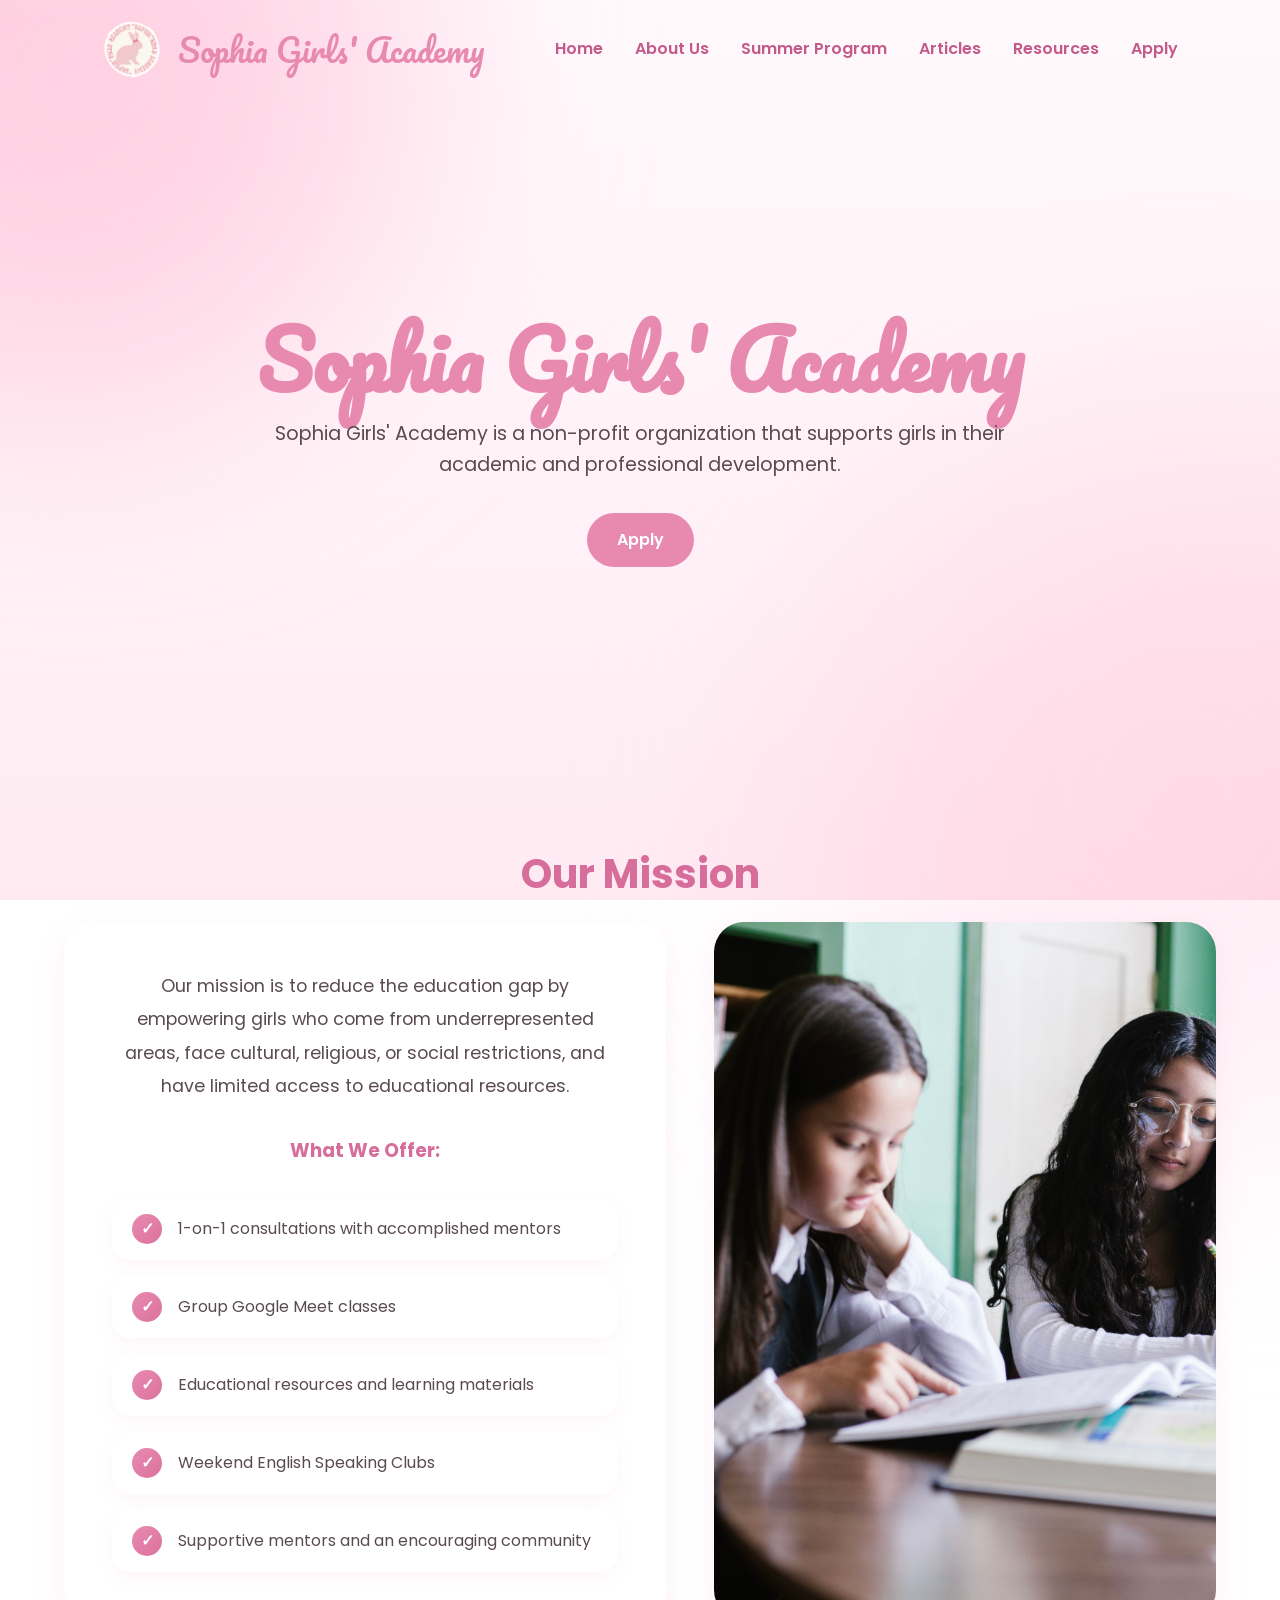
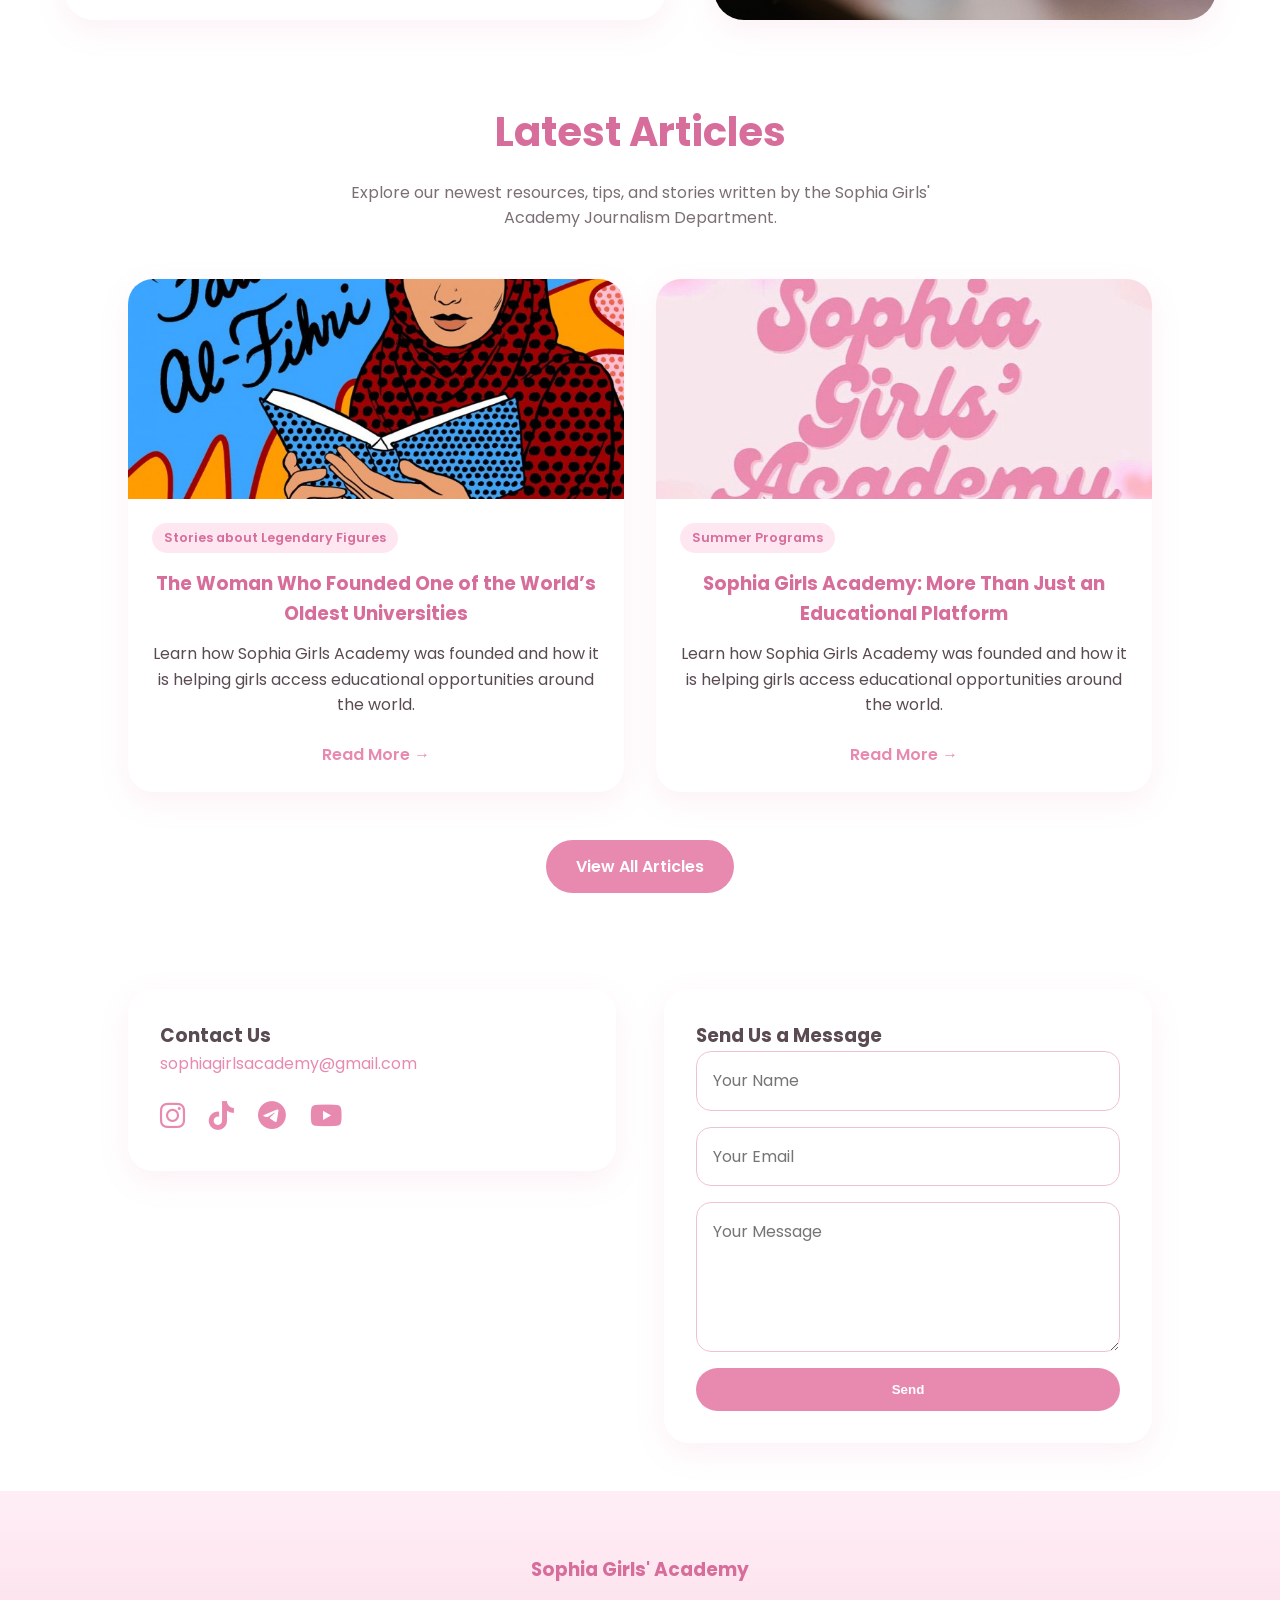
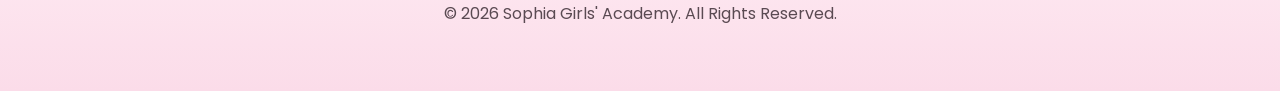
==== commit 656b2e60: "mobile-menu added" ====
--- a/index.html
+++ b/index.html
@@ -21,6 +21,14 @@
                 <img src="images/sophia-logo.png" alt="Sophia Girls' Academy Logo">
                 <span>Sophia Girls' Academy</span>
             </a>
+
+           <button class="menu-toggle" aria-label="Toggle navigation">
+
+                <span></span>
+                <span></span>
+                <span></span>
+
+            </button>
 
             <ul class="nav-links">
                 <li><a href="index.html">Home</a></li>
--- a/css/style.css
+++ b/css/style.css
@@ -1,84 +1,76 @@
 /*variables*/
 :root {
-  --primary-pink: #e88ab0;
-  --secondary-pink: #db729f;
-  --rose: #d76d9b;
-  --accent-pink: #ff73ad;
-  --dark-rose: #c45a8a;
-
-  --light-pink: #fff4f8;
-  --footer-light: #ffeef5;
-  --footer-dark: #fbdce9;
-
-  --text-color: #5a4a52;
-  --white: #ffffff;
-
-  --shadow: 0 10px 30px rgba(231, 140, 179, 0.12);
+    --primary-pink: #e88ab0;
+    --secondary-pink: #db729f;
+    --rose: #d76d9b;
+    --accent-pink: #ff73ad;
+    --dark-rose: #c45a8a;
+
+    --light-pink: #fff4f8;
+    --footer-light: #ffeef5;
+    --footer-dark: #fbdce9;
+
+    --text-color: #5a4a52;
+    --white: #ffffff;
+
+    --shadow: 0 10px 30px rgba(231, 140, 179, 0.12);
 }
 
 /*reset*/
-*{
-    margin:0;
-    padding:0;
-    box-sizing:border-box;
-}
-
-button{
-    border:none;
-    cursor:pointer;
+* {
+    margin: 0;
+    padding: 0;
+    box-sizing: border-box;
+}
+
+button {
+    border: none;
+    cursor: pointer;
 }
 
 /*global*/
 
-body{
-    font-family:"Poppins",sans-serif;
-    color:var(--text-color);
-    line-height:1.6;
-    overflow-x:hidden;
+body {
+    font-family: "Poppins", sans-serif;
+    color: var(--text-color);
+    line-height: 1.6;
+    overflow-x: hidden;
 
     background:
         radial-gradient(circle at top left,
-            rgba(255,192,203,.35),
+            rgba(255, 192, 203, 0.35),
             transparent 35%),
-
         radial-gradient(circle at bottom right,
-            rgba(255,182,193,.30),
+            rgba(255, 182, 193, 0.3),
             transparent 40%),
-
-        linear-gradient(
-            180deg,
-            #fff9fc 0%,
-            #fff5f9 30%,
-            #fff0f6 70%,
-            #ffeaf2 100%
-        );
-
-    background-attachment:fixed;
+        linear-gradient(180deg, #fff9fc 0%, #fff5f9 30%, #fff0f6 70%, #ffeaf2 100%);
+
+    background-attachment: fixed;
 }
 
 body::before,
-body::after{
-    content:"";
-    position:fixed;
-    border-radius:50%;
-    filter:blur(120px);
-    z-index:-1;
-}
-
-body::before{
-    width:650px;
-    height:650px;
-    top:-250px;
-    left:-250px;
-    background:rgba(255,183,212,.45);
-}
-
-body::after{
-    width:700px;
-    height:700px;
-    right:-250px;
-    bottom:-250px;
-    background:rgba(255,210,230,.35);
+body::after {
+    content: "";
+    position: fixed;
+    border-radius: 50%;
+    filter: blur(120px);
+    z-index: -1;
+}
+
+body::before {
+    width: 650px;
+    height: 650px;
+    top: -250px;
+    left: -250px;
+    background: rgba(255, 183, 212, 0.45);
+}
+
+body::after {
+    width: 700px;
+    height: 700px;
+    right: -250px;
+    bottom: -250px;
+    background: rgba(255, 210, 230, 0.35);
 }
 
 /*typography*/
@@ -86,176 +78,220 @@
     padding: 3rem 10%;
 }
 
-section h2{
-    text-align:center;
-    color:var(--rose);
-    font-size:2.5rem;
+section h2 {
+    text-align: center;
+    color: var(--rose);
+    font-size: 2.5rem;
     margin-bottom: 1rem;
 }
 
 /*buttons*/
-.btn{
-    display:inline-block;
-
-    padding:14px 30px;
-
-    border-radius:999px;
-
-    text-decoration:none;
-    font-weight:600;
-
-    transition:.3s;
-}
-
-.primary-btn{
-    background:var(--primary-pink);
-    color:white;
-}
-
-.primary-btn:hover{
-    background:var(--secondary-pink);
-    transform:translateY(-3px);
-}
-
+.btn {
+    display: inline-block;
+
+    padding: 14px 30px;
+
+    border-radius: 999px;
+
+    text-decoration: none;
+    font-weight: 600;
+
+    transition: 0.3s;
+}
+
+.primary-btn {
+    background: var(--primary-pink);
+    color: white;
+}
+
+.primary-btn:hover {
+    background: var(--secondary-pink);
+    transform: translateY(-3px);
+}
 
 /*navbar*/
-.navbar{
-    position:fixed;
-    inset:0 0 auto;
-
-    display:flex;
-    justify-content:space-between;
-    align-items:center;
-
-    padding:1.2rem 8%;
-
-    background:transparent;
-    transition:.3s;
-
-    z-index:1000;
-}
-
-.navbar.scrolled{
-    background:rgba(255,255,255,.75);
-    backdrop-filter:blur(15px);
-
-    border-bottom:1px solid rgba(255,255,255,.4);
-
-    box-shadow:0 4px 20px rgba(0,0,0,.08);
-}
-
-.logo{
-    display:flex;
-    align-items:center;
-    gap:1rem;
-
-    text-decoration:none;
-
-    font-family:"Pacifico",cursive;
-    font-size:2rem;
-
-    color:var(--primary-pink);
-}
-
-.logo img{
-    width:60px;
-    height:60px;
-    object-fit:contain;
-    transition:.3s;
-}
-
-.logo:hover{
-    color:var(--accent-pink);
-}
-
-.logo:hover img{
-    transform:rotate(-5deg) scale(1.08);
-}
-
-.nav-links{
-    display:flex;
-    list-style:none;
-    gap:2rem;
-}
-
-.nav-links a{
-    position:relative;
-
-    color:var(--dark-rose);
-    text-decoration:none;
-    font-weight:600;
-
-    transition:.3s;
-}
-
-.nav-links a:hover{
-    color:var(--accent-pink);
-}
-
-.nav-links a::after{
-    content:"";
-
-    position:absolute;
-    left:0;
-    bottom:-5px;
-
-    width:0;
-    height:2px;
-
-    background:var(--primary-pink);
-    transition:.3s;
-}
-
-.nav-links a:hover::after{
-    width:100%;
-}
-
+.navbar {
+    position: fixed;
+    inset: 0 0 auto;
+
+    display: flex;
+    justify-content: space-between;
+    align-items: center;
+
+    padding: 1.2rem 8%;
+
+    background: transparent;
+    transition: 0.3s;
+
+    z-index: 1000;
+}
+
+.navbar.scrolled {
+    background: rgba(255, 255, 255, 0.75);
+    backdrop-filter: blur(15px);
+
+    border-bottom: 1px solid rgba(255, 255, 255, 0.4);
+
+    box-shadow: 0 4px 20px rgba(0, 0, 0, 0.08);
+}
+
+.logo {
+    display: flex;
+    align-items: center;
+    gap: 1rem;
+
+    text-decoration: none;
+
+    font-family: "Pacifico", cursive;
+    font-size: 2rem;
+
+    color: var(--primary-pink);
+}
+
+.logo img {
+    width: 60px;
+    height: 60px;
+    object-fit: contain;
+    transition: 0.3s;
+}
+
+.logo:hover {
+    color: var(--accent-pink);
+}
+
+.logo:hover img {
+    transform: rotate(-5deg) scale(1.08);
+}
+
+.nav-links {
+    display: flex;
+    list-style: none;
+    gap: 2rem;
+}
+
+.nav-links a {
+    position: relative;
+
+    color: var(--dark-rose);
+    text-decoration: none;
+    font-weight: 600;
+
+    transition: 0.3s;
+}
+
+.nav-links a:hover {
+    color: var(--accent-pink);
+}
+
+.nav-links a::after {
+    content: "";
+
+    position: absolute;
+    left: 0;
+    bottom: -5px;
+
+    width: 0;
+    height: 2px;
+
+    background: var(--primary-pink);
+    transition: 0.3s;
+}
+
+.nav-links a:hover::after {
+    width: 100%;
+}
+
+/*mobile menu*/
+.menu-toggle {
+    display: none;
+
+    flex-direction: column;
+
+    justify-content: center;
+
+    gap: 6px;
+
+    background: none;
+
+    cursor: pointer;
+
+    z-index: 2000;
+}
+
+.menu-toggle span {
+    width: 28px;
+
+    height: 3px;
+
+    background: var(--dark-rose);
+
+    border-radius: 999px;
+
+    transition: 0.35s;
+}
+
+.menu-toggle.active span:nth-child(1) {
+
+    transform: rotate(45deg) translateY(12px);
+
+}
+
+.menu-toggle.active span:nth-child(2) {
+
+    opacity: 0;
+
+}
+
+.menu-toggle.active span:nth-child(3) {
+
+    transform: rotate(-45deg) translateY(-12px);
+
+}
 
 /*hero*/
-.hero{
-    min-height:90vh;
-
-    display:flex;
-    justify-content:center;
-    align-items:center;
-
-    text-align:center;
-
-    padding:120px 10% 3rem;
-}
-
-.hero-content{
-    max-width:800px;
-}
-
-#index-hero{
-    animation:float 5s ease-in-out infinite;
-}
-
-.hero h1{
-    font-family:"Pacifico",cursive;
-    font-size:5rem;
-    color:var(--primary-pink);
-
-    line-height:1.1;
-    margin-bottom:1rem;
-}
-
-.hero p{
-    font-size:1.2rem;
-    margin-bottom:2rem;
-}
-
-.hero-buttons{
-    display:flex;
-    justify-content:center;
-    gap:1rem;
-    flex-wrap:wrap;
-}
-
+.hero {
+    min-height: 90vh;
+
+    display: flex;
+    justify-content: center;
+    align-items: center;
+
+    text-align: center;
+
+    padding: 120px 10% 3rem;
+}
+
+.hero-content {
+    max-width: 800px;
+}
+
+#index-hero {
+    animation: float 5s ease-in-out infinite;
+}
+
+.hero h1 {
+    font-family: "Pacifico", cursive;
+    font-size: 5rem;
+    color: var(--primary-pink);
+
+    line-height: 1.1;
+    margin-bottom: 1rem;
+}
+
+.hero p {
+    font-size: 1.2rem;
+    margin-bottom: 2rem;
+}
+
+.hero-buttons {
+    display: flex;
+    justify-content: center;
+    gap: 1rem;
+    flex-wrap: wrap;
+}
 
 /*overiview*/
-.overview{
+.overview {
     padding: 2rem 5%;
 }
 
@@ -263,26 +299,26 @@
     display: grid;
     grid-template-columns: 1.2fr 1fr;
     gap: 3rem;
-    align-items: stretch; /* important */
-}
-
-.description img{
-    width:100%;
-    height:400px;
-
-    object-fit:cover;
-
-    border-radius:25px;
-
-    box-shadow:var(--shadow);
-
-    transition:.3s;
-}
-
-.description img:hover{
-    transform:translateY(-8px);
-}
-
+    align-items: stretch;
+    /* important */
+}
+
+.description img {
+    width: 100%;
+    height: 400px;
+
+    object-fit: cover;
+
+    border-radius: 25px;
+
+    box-shadow: var(--shadow);
+
+    transition: 0.3s;
+}
+
+.description img:hover {
+    transform: translateY(-8px);
+}
 
 /*mission*/
 .description {
@@ -299,7 +335,7 @@
 
     height: 100%;
 
-    background: rgba(255,255,255,.75);
+    background: rgba(255, 255, 255, 0.75);
     backdrop-filter: blur(12px);
 
     padding: 3rem;
@@ -343,9 +379,9 @@
 
     border-radius: 18px;
 
-    box-shadow: 0 6px 16px rgba(231,140,179,.08);
-
-    transition: .3s;
+    box-shadow: 0 6px 16px rgba(231, 140, 179, 0.08);
+
+    transition: 0.3s;
 }
 
 .offer-list li:hover {
@@ -366,11 +402,9 @@
 
     border-radius: 50%;
 
-    background: linear-gradient(
-        135deg,
-        var(--primary-pink),
-        var(--secondary-pink)
-    );
+    background: linear-gradient(135deg,
+            var(--primary-pink),
+            var(--secondary-pink));
 
     color: white;
     font-weight: bold;
@@ -393,272 +427,461 @@
 
 /*ARTICLE PREVIEW*/
 .new-articles {
-  text-align: center;
+    text-align: center;
 }
 
 .section-subtitle {
-  max-width: 650px;
-  margin: 0 auto 3rem;
-  opacity: .8;
+    max-width: 650px;
+    margin: 0 auto 3rem;
+    opacity: 0.8;
 }
 
 .preview-grid {
-  display: grid;
-  grid-template-columns: repeat(auto-fit, minmax(280px, 1fr));
-  gap: 2rem;
+    display: grid;
+    grid-template-columns: repeat(auto-fit, minmax(280px, 1fr));
+    gap: 2rem;
 }
 
 .preview-card {
-  display: flex;
-  flex-direction: column;
-
-  background: white;
-
-  border-radius: 25px;
-
-  overflow: hidden;
-
-  box-shadow: var(--shadow);
-
-  transition: .3s;
+    display: flex;
+    flex-direction: column;
+
+    background: white;
+
+    border-radius: 25px;
+
+    overflow: hidden;
+
+    box-shadow: var(--shadow);
+
+    transition: 0.3s;
 }
 
 .preview-card:hover {
-  transform: translateY(-8px);
+    transform: translateY(-8px);
 }
 
 .preview-card img {
-  width: 100%;
-  height: 220px;
-  object-fit: cover;
+    width: 100%;
+    height: 220px;
+    object-fit: cover;
 }
 
 .preview-content {
-  display: flex;
-  flex-direction: column;
-  flex: 1;
-
-  padding: 1.5rem;
+    display: flex;
+    flex-direction: column;
+    flex: 1;
+
+    padding: 1.5rem;
 }
 
 .preview-category {
-  align-self: flex-start;
-
-  padding: 5px 12px;
-
-  background: #ffe7f1;
-
-  border-radius: 999px;
-
-  color: var(--rose);
-
-  font-size: .8rem;
-  font-weight: 600;
-
-  margin-bottom: 1rem;
+    align-self: flex-start;
+
+    padding: 5px 12px;
+
+    background: #ffe7f1;
+
+    border-radius: 999px;
+
+    color: var(--rose);
+
+    font-size: 0.8rem;
+    font-weight: 600;
+
+    margin-bottom: 1rem;
 }
 
 .preview-content h3 {
-  color: var(--rose);
-  margin-bottom: .75rem;
+    color: var(--rose);
+    margin-bottom: 0.75rem;
 }
 
 .preview-content p {
-  flex: 1;
-  margin-bottom: 1.5rem;
+    flex: 1;
+    margin-bottom: 1.5rem;
 }
 
 .preview-content a {
-  color: var(--primary-pink);
-  text-decoration: none;
-  font-weight: 600;
+    color: var(--primary-pink);
+    text-decoration: none;
+    font-weight: 600;
 }
 
 .preview-content a:hover {
-  color: var(--secondary-pink);
+    color: var(--secondary-pink);
 }
 
 .articles-buttons {
-  margin-top: 3rem;
-}
-
+    margin-top: 3rem;
+}
+
+.read-more {
+    color: var(--primary-pink);
+    text-decoration: none;
+}
+
+.read-more:hover {
+    color: var(--secondary-pink);
+}
 
 /*CONTACT*/
 .contact {
-  display: grid;
-  grid-template-columns: repeat(2, 1fr);
-  gap: 3rem;
+    display: grid;
+    grid-template-columns: repeat(2, 1fr);
+    gap: 3rem;
 }
 
 .info-card,
 .contact-form {
-  background: rgba(255, 255, 255, .7);
-  backdrop-filter: blur(10px);
-  padding: 2rem;
-  border-radius: 25px;
-  box-shadow: var(--shadow);
+    background: rgba(255, 255, 255, 0.7);
+    backdrop-filter: blur(10px);
+    padding: 2rem;
+    border-radius: 25px;
+    box-shadow: var(--shadow);
 }
 
 .info-card {
-  align-self: start;
-  height: fit-content;
+    align-self: start;
+    height: fit-content;
 }
 
 .contact-form form {
-  display: flex;
-  flex-direction: column;
-  gap: 1rem;
+    display: flex;
+    flex-direction: column;
+    gap: 1rem;
 }
 
 .contact-form input,
 .contact-form textarea {
-  width: 100%;
-
-  padding: 1rem;
-
-  border: 1px solid #f0c1d4;
-  border-radius: 15px;
-
-  font: inherit;
+    width: 100%;
+
+    padding: 1rem;
+
+    border: 1px solid #f0c1d4;
+    border-radius: 15px;
+
+    font: inherit;
 }
 
 .contact-form textarea {
-  resize: vertical;
-  min-height: 150px;
+    resize: vertical;
+    min-height: 150px;
 }
 
 .social-media {
-  display: flex;
-  gap: 1.5rem;
-  margin-top: 1rem;
+    display: flex;
+    gap: 1.5rem;
+    margin-top: 1rem;
 }
 
 .social-media a {
-  color: var(--primary-pink);
-  font-size: 1.8rem;
-  transition: .3s;
+    color: var(--primary-pink);
+    font-size: 1.8rem;
+    transition: 0.3s;
 }
 
 .social-media a:hover {
-  color: var(--accent-pink);
-  transform: translateY(-3px);
+    color: var(--accent-pink);
+    transform: translateY(-3px);
 }
 
 .email-link {
-  text-decoration: none;
+    text-decoration: none;
 }
 
 .email-link:hover {
-  text-decoration: none;
+    text-decoration: none;
 }
 
 #mail {
-  color: var(--primary-pink);
+    color: var(--primary-pink);
 }
 
 .email-link:hover #mail {
-  color: var(--accent-pink);
+    color: var(--accent-pink);
 }
 
 /* Footer styles */
 footer {
-  text-align: center;
-  padding: 4rem 2rem;
-
-  background:
-    linear-gradient(to bottom,
-      var(--footer-light),
-      var(--footer-dark));
+    text-align: center;
+    padding: 4rem 2rem;
+
+    background: linear-gradient(to bottom,
+            var(--footer-light),
+            var(--footer-dark));
 }
 
 footer h3 {
-  color: var(--rose);
-  margin-bottom: 1rem;
+    color: var(--rose);
+    margin-bottom: 1rem;
+}
+
+/*404 PAGE*/
+.error-page {
+    min-height: 100vh;
+
+    display: flex;
+    justify-content: center;
+    align-items: center;
+
+    padding: 2rem;
+}
+
+.error-card {
+    max-width: 650px;
+    width: 100%;
+
+    text-align: center;
+
+    padding: 4rem 3rem;
+
+    background: rgba(255, 255, 255, 0.75);
+    backdrop-filter: blur(14px);
+
+    border-radius: 35px;
+
+    box-shadow: var(--shadow);
+}
+
+.error-logo {
+    width: 120px;
+    margin-bottom: 2rem;
+
+    animation: float 5s ease-in-out infinite;
+}
+
+.error-card h1 {
+    font-size: 7rem;
+    color: var(--primary-pink);
+    line-height: 1;
+}
+
+.error-card h2 {
+    margin: 1rem 0;
+    color: var(--rose);
+    font-size: 2rem;
+}
+
+.error-card p {
+    max-width: 520px;
+    margin: 0 auto 2.5rem;
+
+    opacity: 0.8;
+    font-size: 1.05rem;
+}
+
+.error-buttons {
+    display: flex;
+    justify-content: center;
+    gap: 1rem;
+    flex-wrap: wrap;
+}
+
+.secondary-btn {
+    background: white;
+    color: var(--rose);
+
+    border: 2px solid var(--primary-pink);
+}
+
+.secondary-btn:hover {
+    background: var(--primary-pink);
+    color: white;
+    transform: translateY(-3px);
+}
+
+.error-buttons .btn i {
+    margin-right: 0.5rem;
 }
 
 /*ANIMATIONS*/
-@keyframes float{
-
-    0%{
-        transform:translateY(0);
-    }
-
-    50%{
-        transform:translateY(-10px);
-    }
-
-    100%{
-        transform:translateY(0);
-    }
-
+@keyframes float {
+    0% {
+        transform: translateY(0);
+    }
+
+    50% {
+        transform: translateY(-10px);
+    }
+
+    100% {
+        transform: translateY(0);
+    }
 }
 
 /*RESPONSIVE*/
-@media (max-width:900px){
-
-    .navbar{
-        flex-direction:column;
-        gap:1rem;
-    }
-
-    .nav-links{
-        justify-content:center;
-        flex-wrap:wrap;
-        gap:1rem;
-    }
-
-    .hero h1{
-        font-size:2.8rem;
-    }
-
-    section h2{
-        font-size:2rem;
-    }
-
-}
-
-@media (max-width:768px){
-
-    .description{
-        grid-template-columns:1fr;
-    }
-
-    .contact{
-        grid-template-columns:1fr;
-    }
-
-    .offer-list{
-        grid-template-columns:1fr;
-    }
-
-    .description img{
-        height:300px;
-    }
-
-    .logo{
-        font-size:1.5rem;
-    }
-
-    .logo img{
-        width:45px;
-        height:45px;
-    }
-
-}
-
-@media (max-width:600px){
-
-    .hero h1{
-        font-size:2.2rem;
-    }
-
-    .hero p{
-        font-size:1rem;
-    }
-
-    .btn{
-        width:100%;
-        max-width:300px;
-    }
-
+@media(max-width:900px) {
+
+    .navbar {
+
+        padding: 1rem 6%;
+
+    }
+
+    .menu-toggle {
+
+        display: flex;
+
+    }
+
+    .nav-links {
+
+        position: fixed;
+
+        top: 80px;
+
+        left: 0;
+
+        width: 100%;
+
+        background: rgba(255, 255, 255, .95);
+
+        backdrop-filter: blur(18px);
+
+        flex-direction: column;
+
+        align-items: center;
+
+        justify-content: center;
+
+        gap: 2rem;
+
+        padding: 2.5rem 0;
+
+        transform: translateY(-120%);
+
+        transition: .4s ease;
+
+        box-shadow: 0 15px 40px rgba(0, 0, 0, .08);
+
+    }
+
+    .nav-links.active {
+
+        transform: translateY(0);
+
+    }
+
+    .hero {
+
+        min-height: 70vh;
+
+        padding-top: 140px;
+
+    }
+
+    .hero h1 {
+
+        font-size: 3rem;
+
+    }
+
+    .hero p {
+
+        font-size: 1.05rem;
+
+    }
+
+    .description {
+
+        grid-template-columns: 1fr;
+
+    }
+
+    .description img {
+
+        height: 280px;
+
+    }
+
+    .contact {
+
+        grid-template-columns: 1fr;
+
+    }
+
+    .info-card {
+
+        order: 2;
+
+    }
+
+    .contact-form {
+
+        order: 1;
+
+    }
+
+}
+
+@media (max-width: 768px) {
+    .description {
+        grid-template-columns: 1fr;
+    }
+
+    .contact {
+        grid-template-columns: 1fr;
+    }
+
+    .offer-list {
+        grid-template-columns: 1fr;
+    }
+
+    .description img {
+        height: 300px;
+    }
+
+    .logo {
+        font-size: 1.5rem;
+    }
+
+    .logo img {
+        width: 45px;
+        height: 45px;
+    }
+
+    .error-card {
+        padding: 3rem 2rem;
+    }
+
+    .error-card h1 {
+        font-size: 5rem;
+    }
+
+    .error-card h2 {
+        font-size: 1.6rem;
+    }
+
+    .error-buttons .btn {
+        width: 100%;
+    }
+}
+
+@media (max-width: 600px) {
+    .hero h1 {
+        font-size: 2.2rem;
+    }
+
+    .hero p {
+        font-size: 1rem;
+    }
+
+    .btn {
+        width: 100%;
+        max-width: 300px;
+    }
+
+    .logo span {
+
+        display: none;
+
+    }
+
+    .logo img {
+
+        width: 48px;
+        height: 48px;
+
+    }
 }
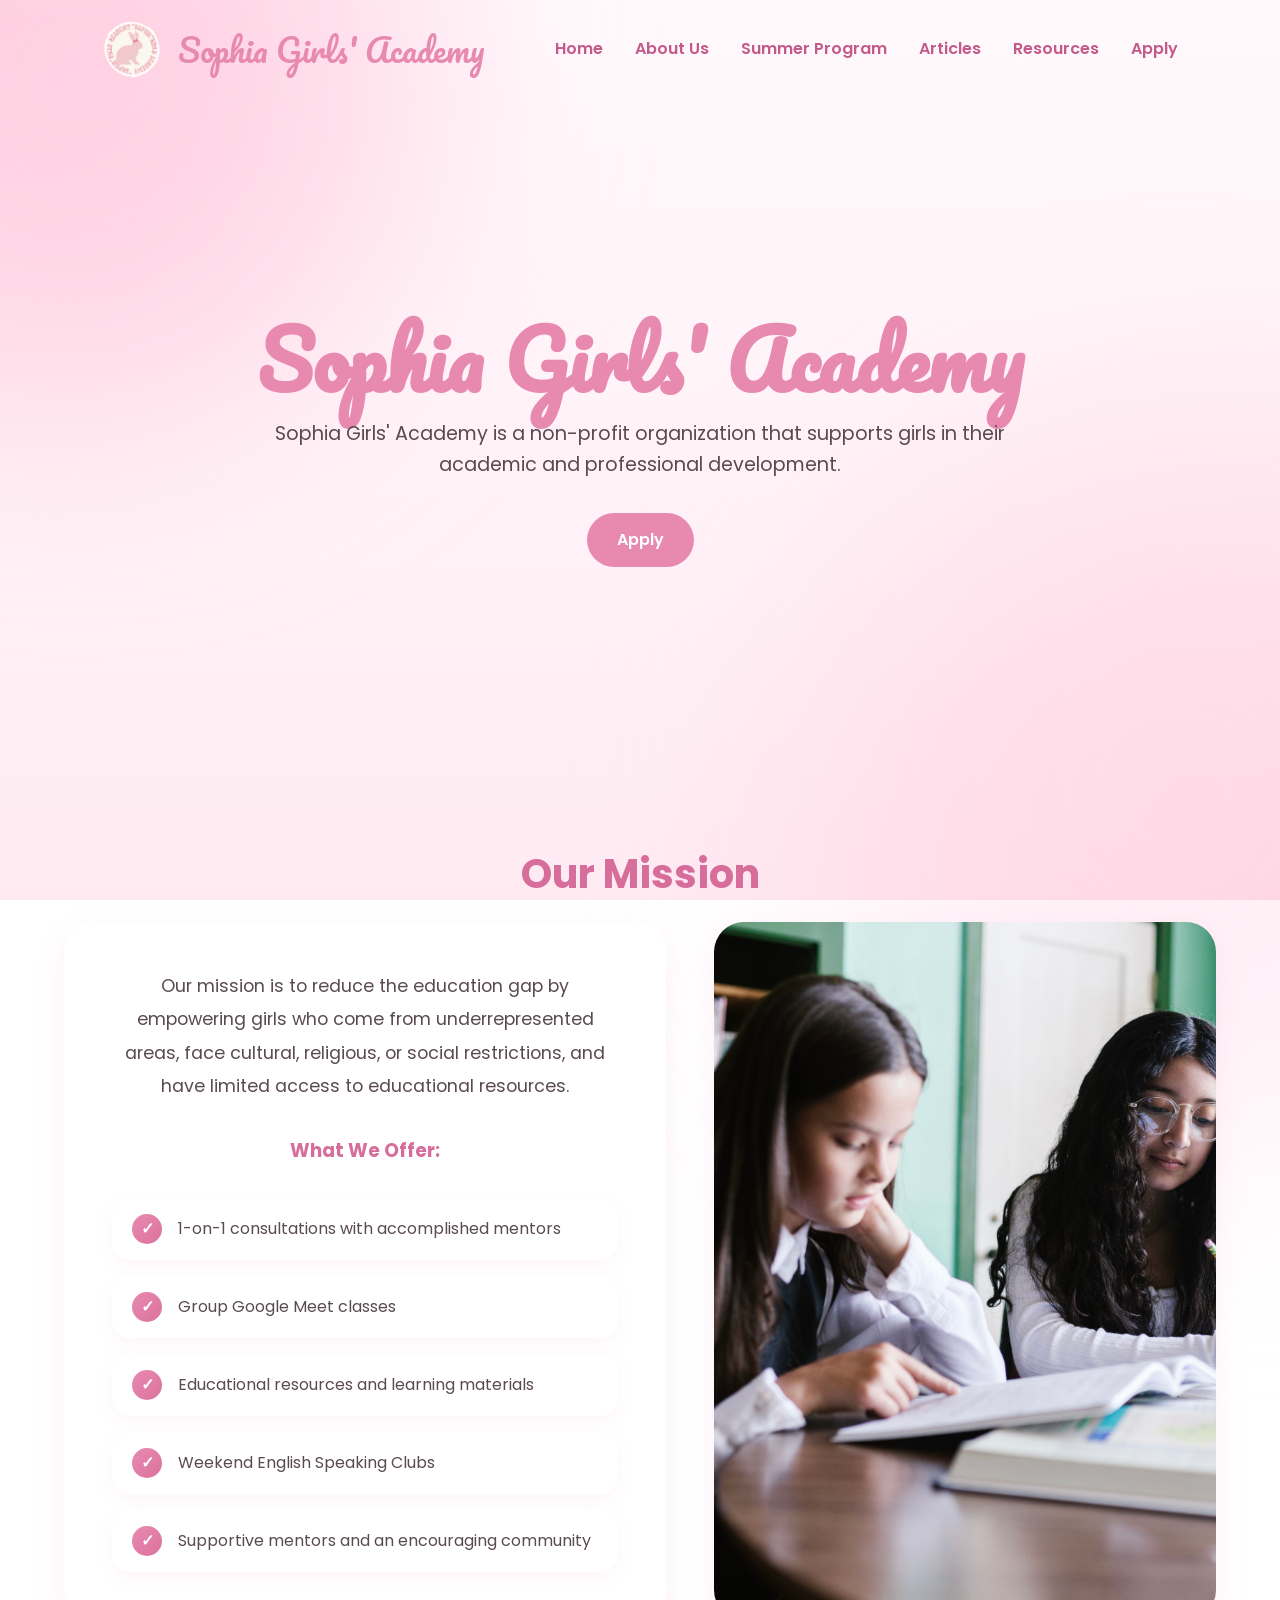
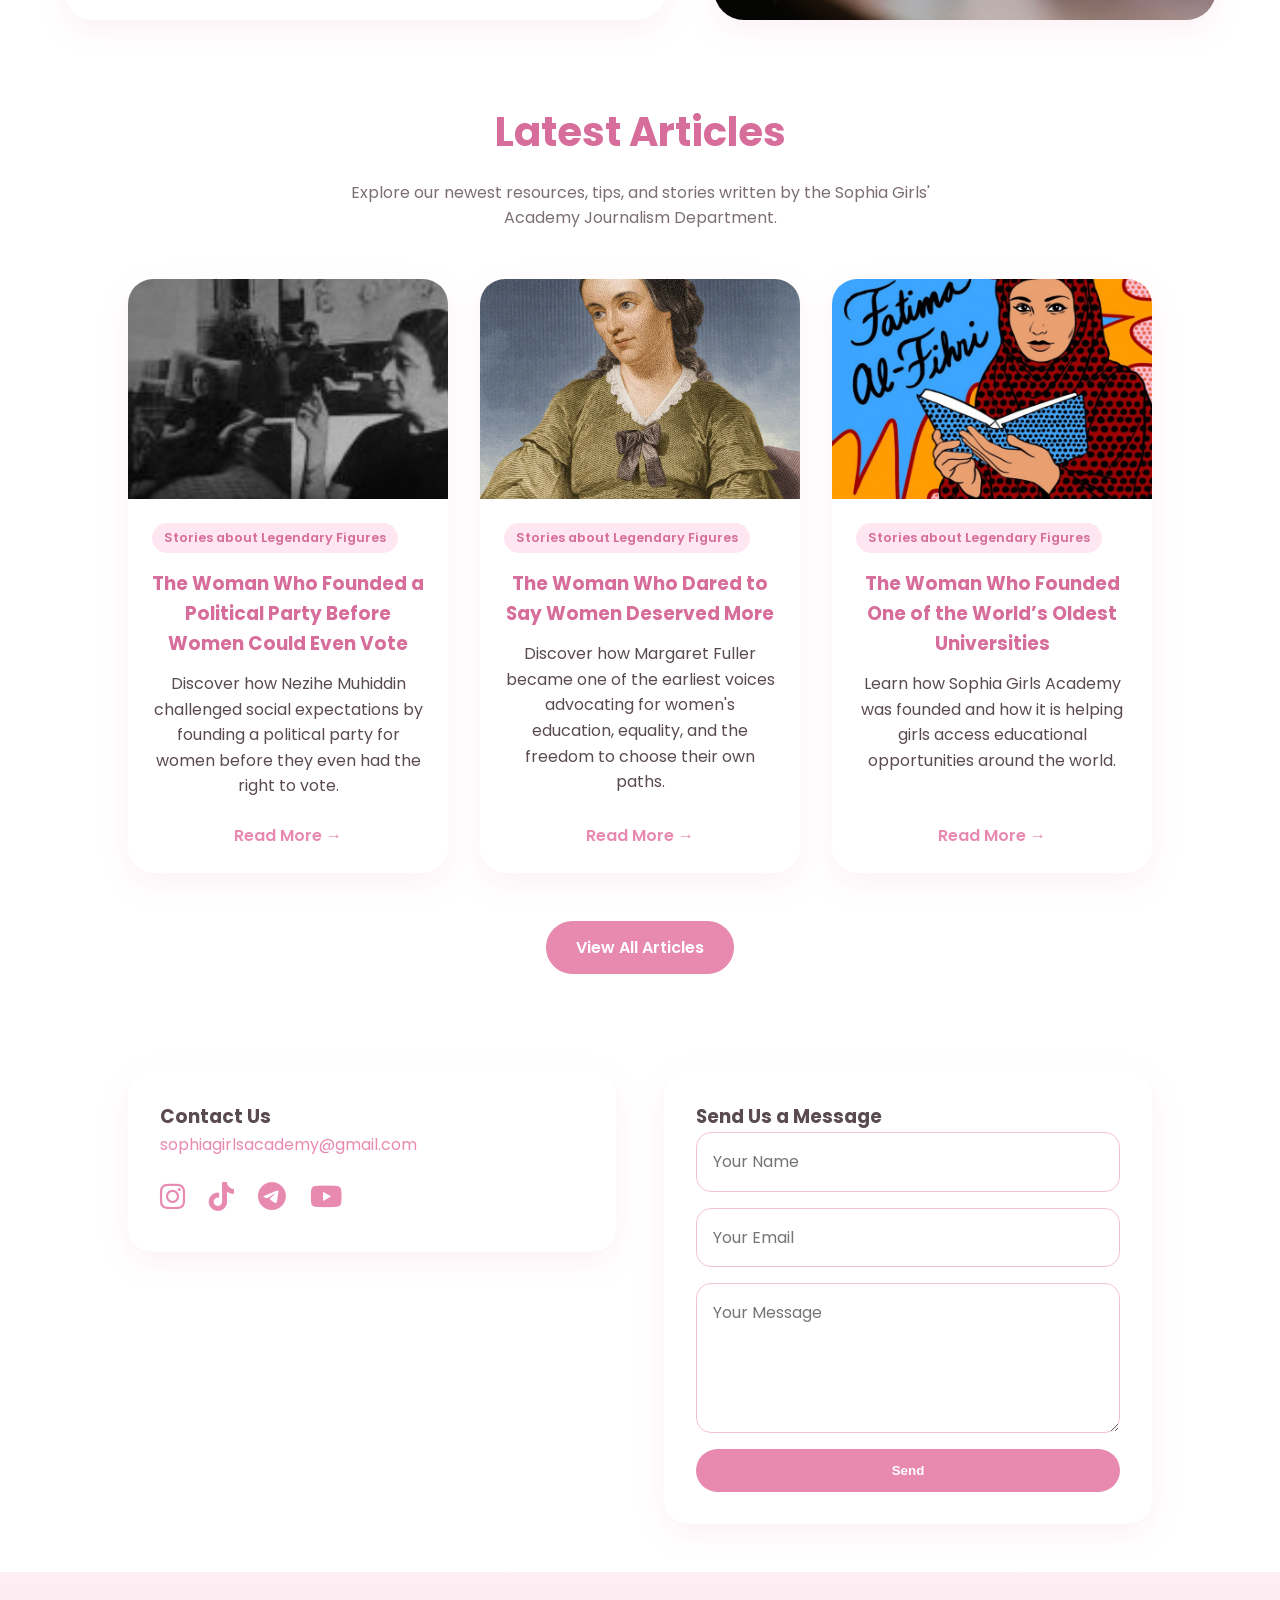
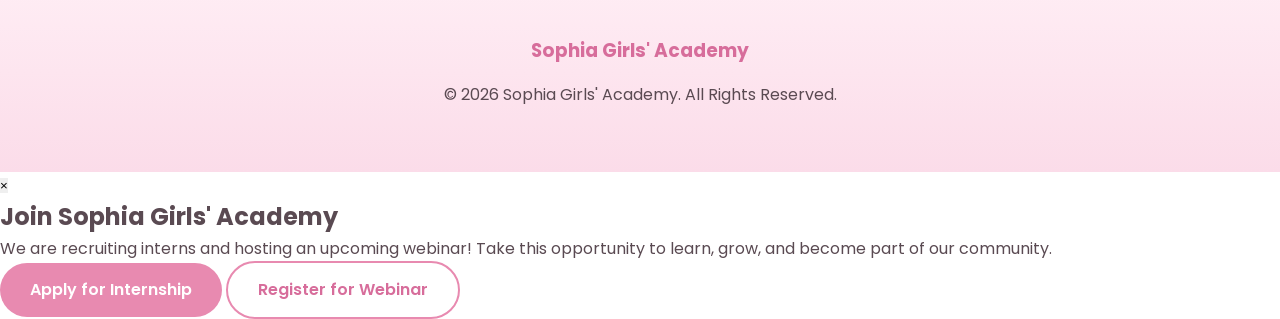
==== commit 8a222fa7: "Add recruitment and webinar popup to index.html" ====
--- a/index.html
+++ b/index.html
@@ -135,8 +135,32 @@
         <h3>Sophia Girls' Academy</h3>
         <p>© 2026 Sophia Girls' Academy. All Rights Reserved.</p>
     </footer>
+<!-- Recruitment & Webinar Popup -->
+<div id="announcement-popup" class="popup-overlay">
+    <div class="popup-box">
+        <button class="popup-close" onclick="closePopup()">&times;</button>
 
+        <h2>Join Sophia Girls' Academy</h2>
+
+        <p>
+            We are recruiting interns and hosting an upcoming webinar!
+            Take this opportunity to learn, grow, and become part of our community.
+        </p>
+
+        <div class="popup-buttons">
+            <a href="https://tally.so/r/2EVxNe" target="_blank" class="btn primary-btn">
+                Apply for Internship
+            </a>
+
+            <a href="https://docs.google.com/forms/d/e/1FAIpQLSd855z36HC_5qXQDM5UntT5PdaXiR0Uaoq3rk45Jr3tRxQjrA/viewform?usp=publish-editor"
+                target="_blank"
+                class="btn secondary-btn">
+                Register for Webinar
+            </a>
+        </div>
+    </div>
+</div>
     <script src="js/script.js"></script>
 </body>
 
-</html>+</html>
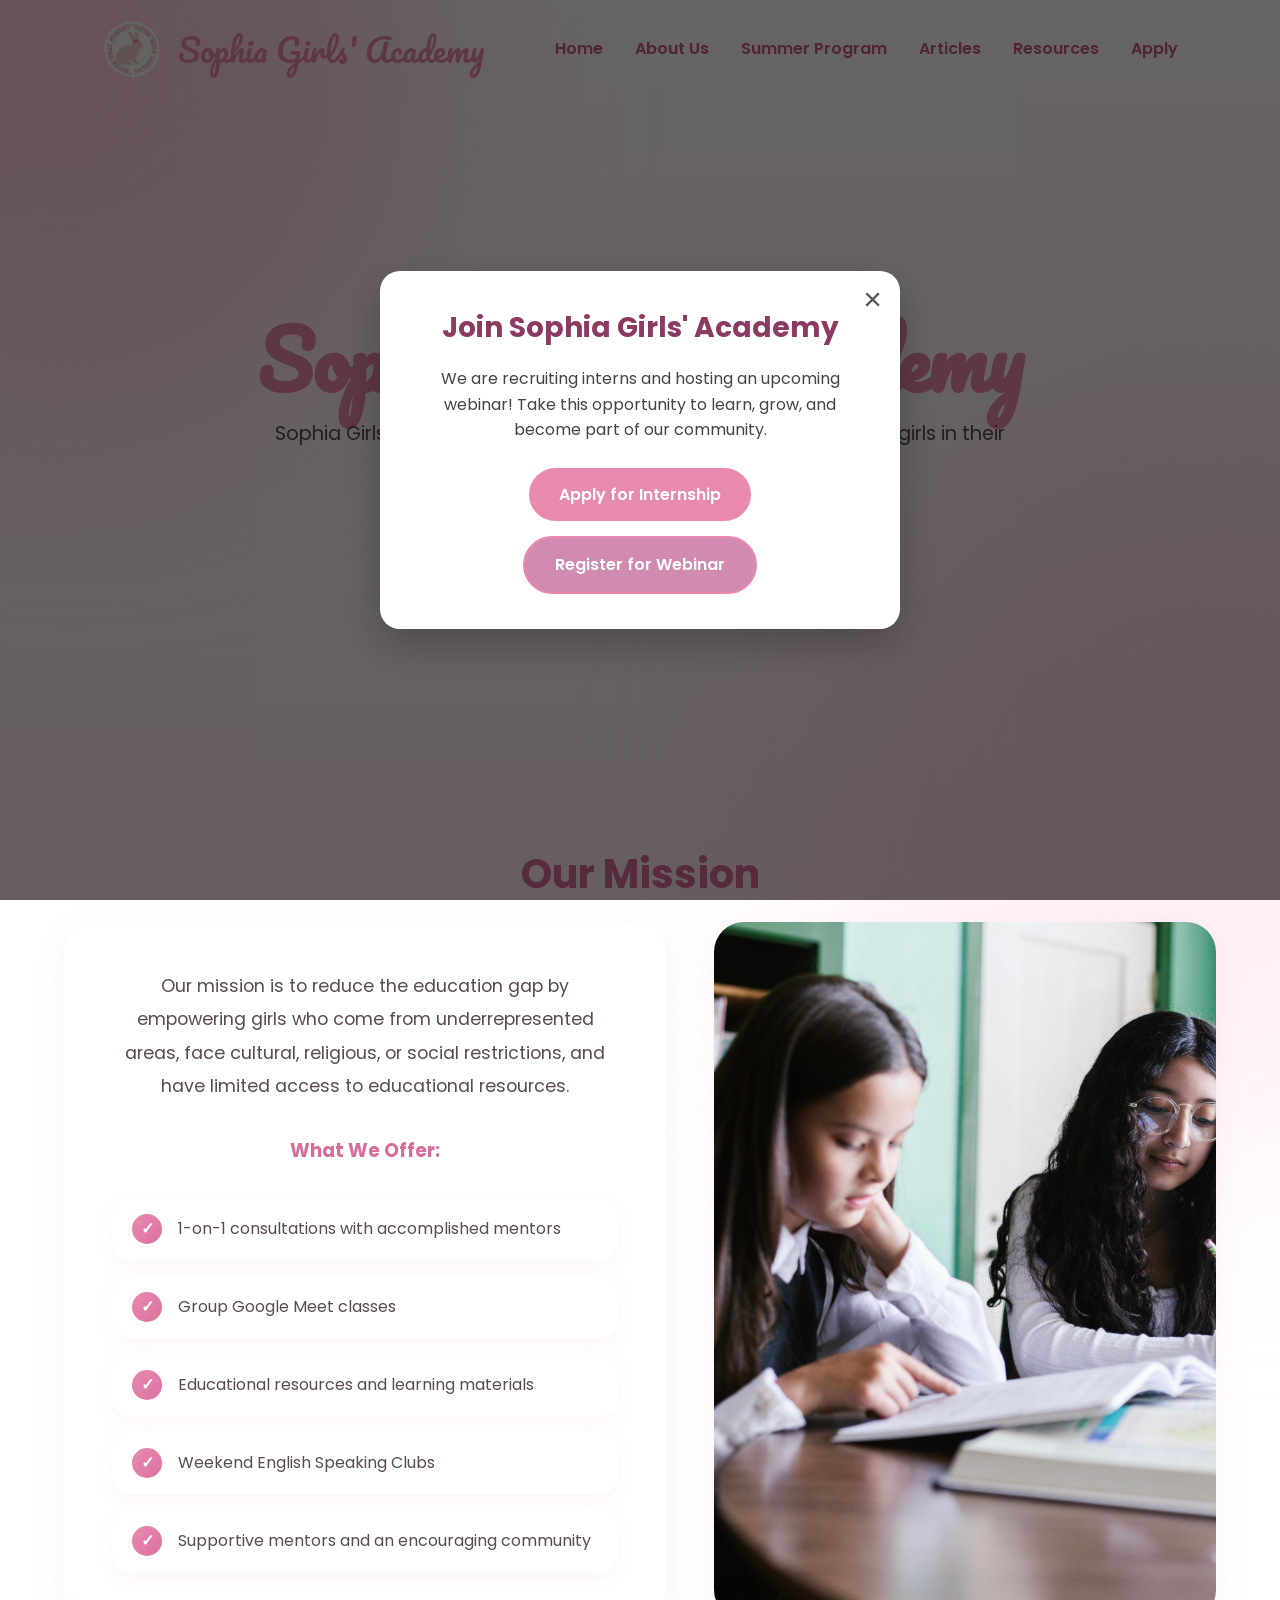
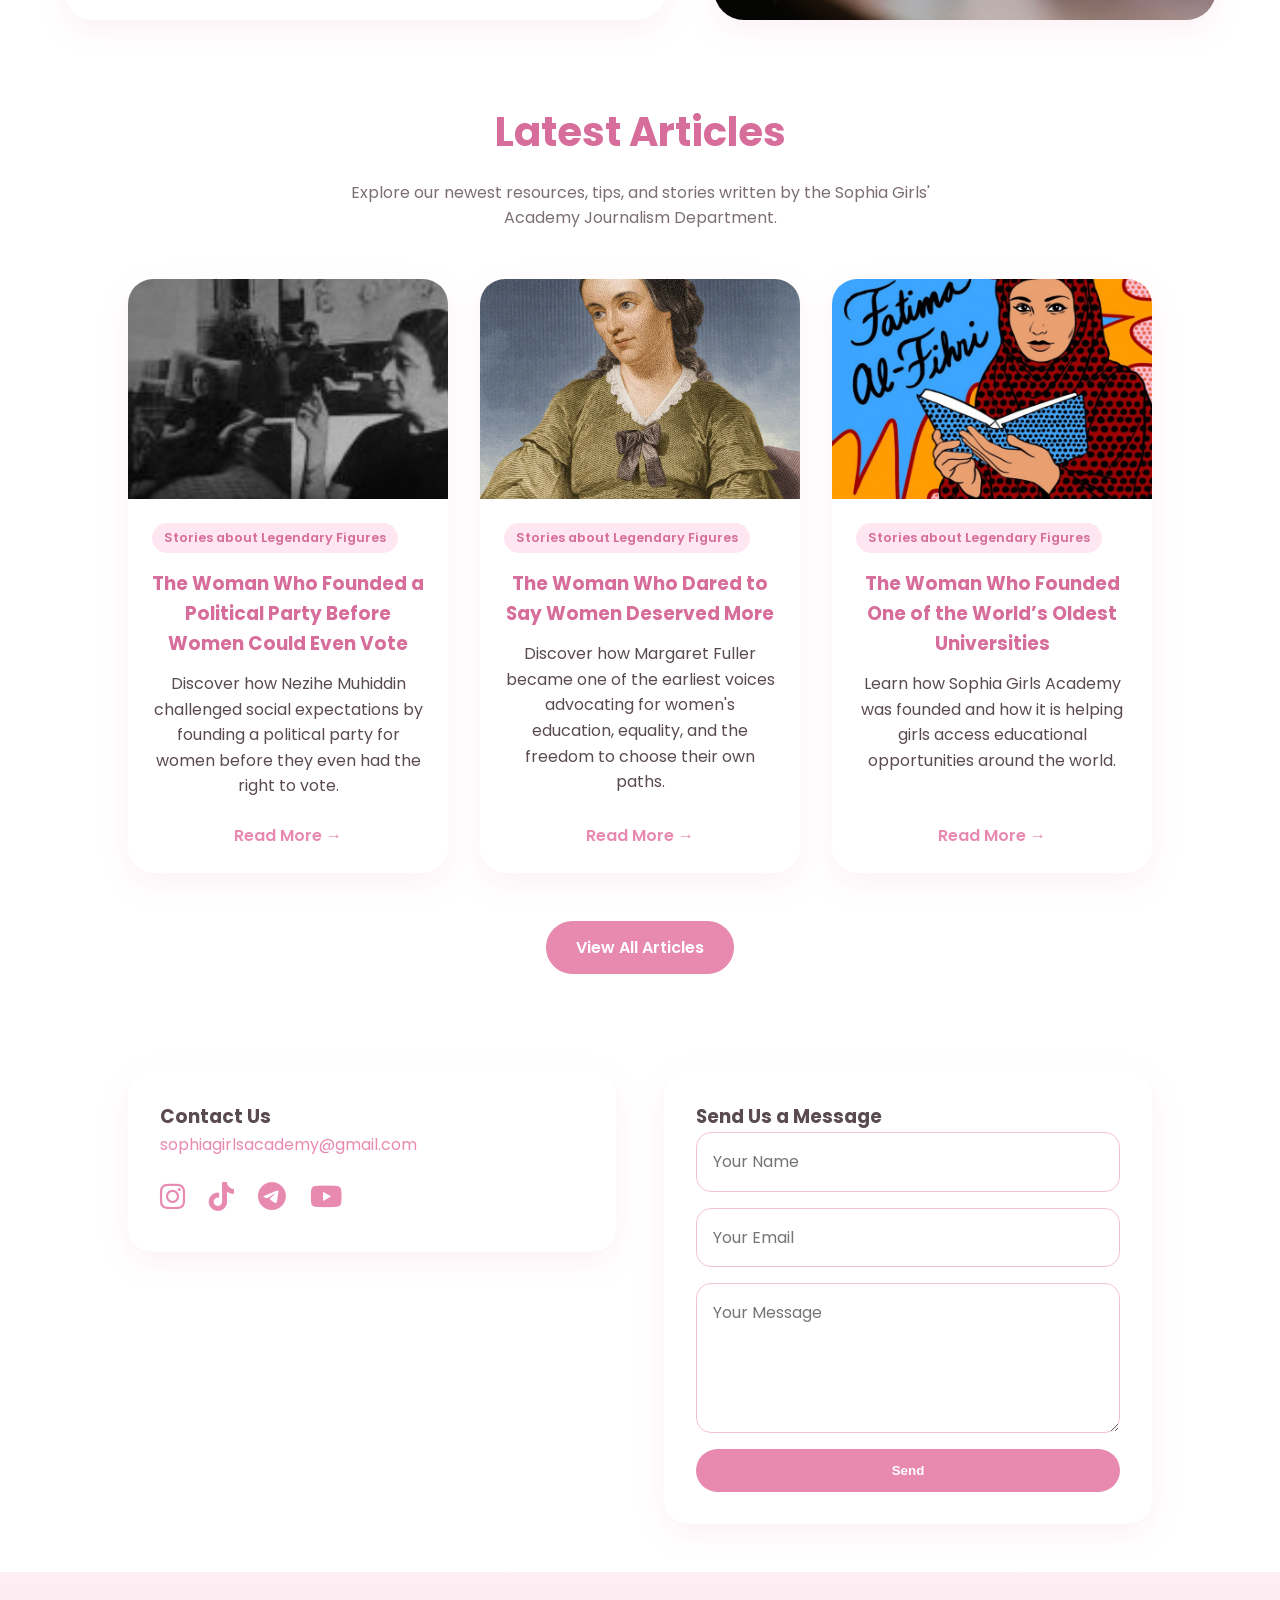
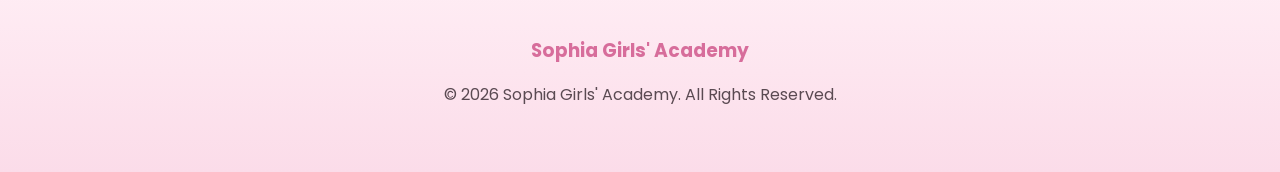
==== commit 77a554e3: "Update index.html" ====
--- a/index.html
+++ b/index.html
@@ -138,7 +138,7 @@
 <!-- Recruitment & Webinar Popup -->
 <div id="announcement-popup" class="popup-overlay">
     <div class="popup-box">
-        <button class="popup-close" onclick="closePopup()">&times;</button>
+        <button class="popup-close" id="close-popup">&times;</button>
 
         <h2>Join Sophia Girls' Academy</h2>
 
--- a/css/style.css
+++ b/css/style.css
@@ -884,4 +884,88 @@
         height: 48px;
 
     }
-}+}
+/* Recruitment & Webinar Popup */
+
+.popup-overlay {
+    position: fixed;
+    inset: 0;
+    background: rgba(0, 0, 0, 0.6);
+    display: flex;
+    align-items: center;
+    justify-content: center;
+    z-index: 10000;
+}
+
+.popup-box {
+    background: #fff;
+    width: 90%;
+    max-width: 520px;
+    padding: 35px;
+    border-radius: 20px;
+    text-align: center;
+    position: relative;
+    box-shadow: 0 15px 40px rgba(0,0,0,0.25);
+    animation: popupAnimation 0.35s ease;
+}
+
+.popup-box h2 {
+    color: #8b3a62;
+    font-size: 28px;
+    margin-bottom: 15px;
+}
+
+.popup-box p {
+    color: #444;
+    line-height: 1.6;
+    margin-bottom: 25px;
+}
+
+.popup-close {
+    position: absolute;
+    top: 10px;
+    right: 18px;
+    background: transparent;
+    border: none;
+    font-size: 32px;
+    cursor: pointer;
+    color: #555;
+}
+
+.popup-buttons {
+    display: flex;
+    justify-content: center;
+    gap: 15px;
+    flex-wrap: wrap;
+}
+
+.secondary-btn {
+    background: #d18bb0;
+    color: white;
+}
+
+.secondary-btn:hover {
+    background: #b96d95;
+}
+
+@keyframes popupAnimation {
+    from {
+        opacity: 0;
+        transform: scale(0.85);
+    }
+
+    to {
+        opacity: 1;
+        transform: scale(1);
+    }
+}
+
+@media(max-width: 500px) {
+    .popup-box {
+        padding: 25px 20px;
+    }
+
+    .popup-buttons a {
+        width: 100%;
+    }
+}
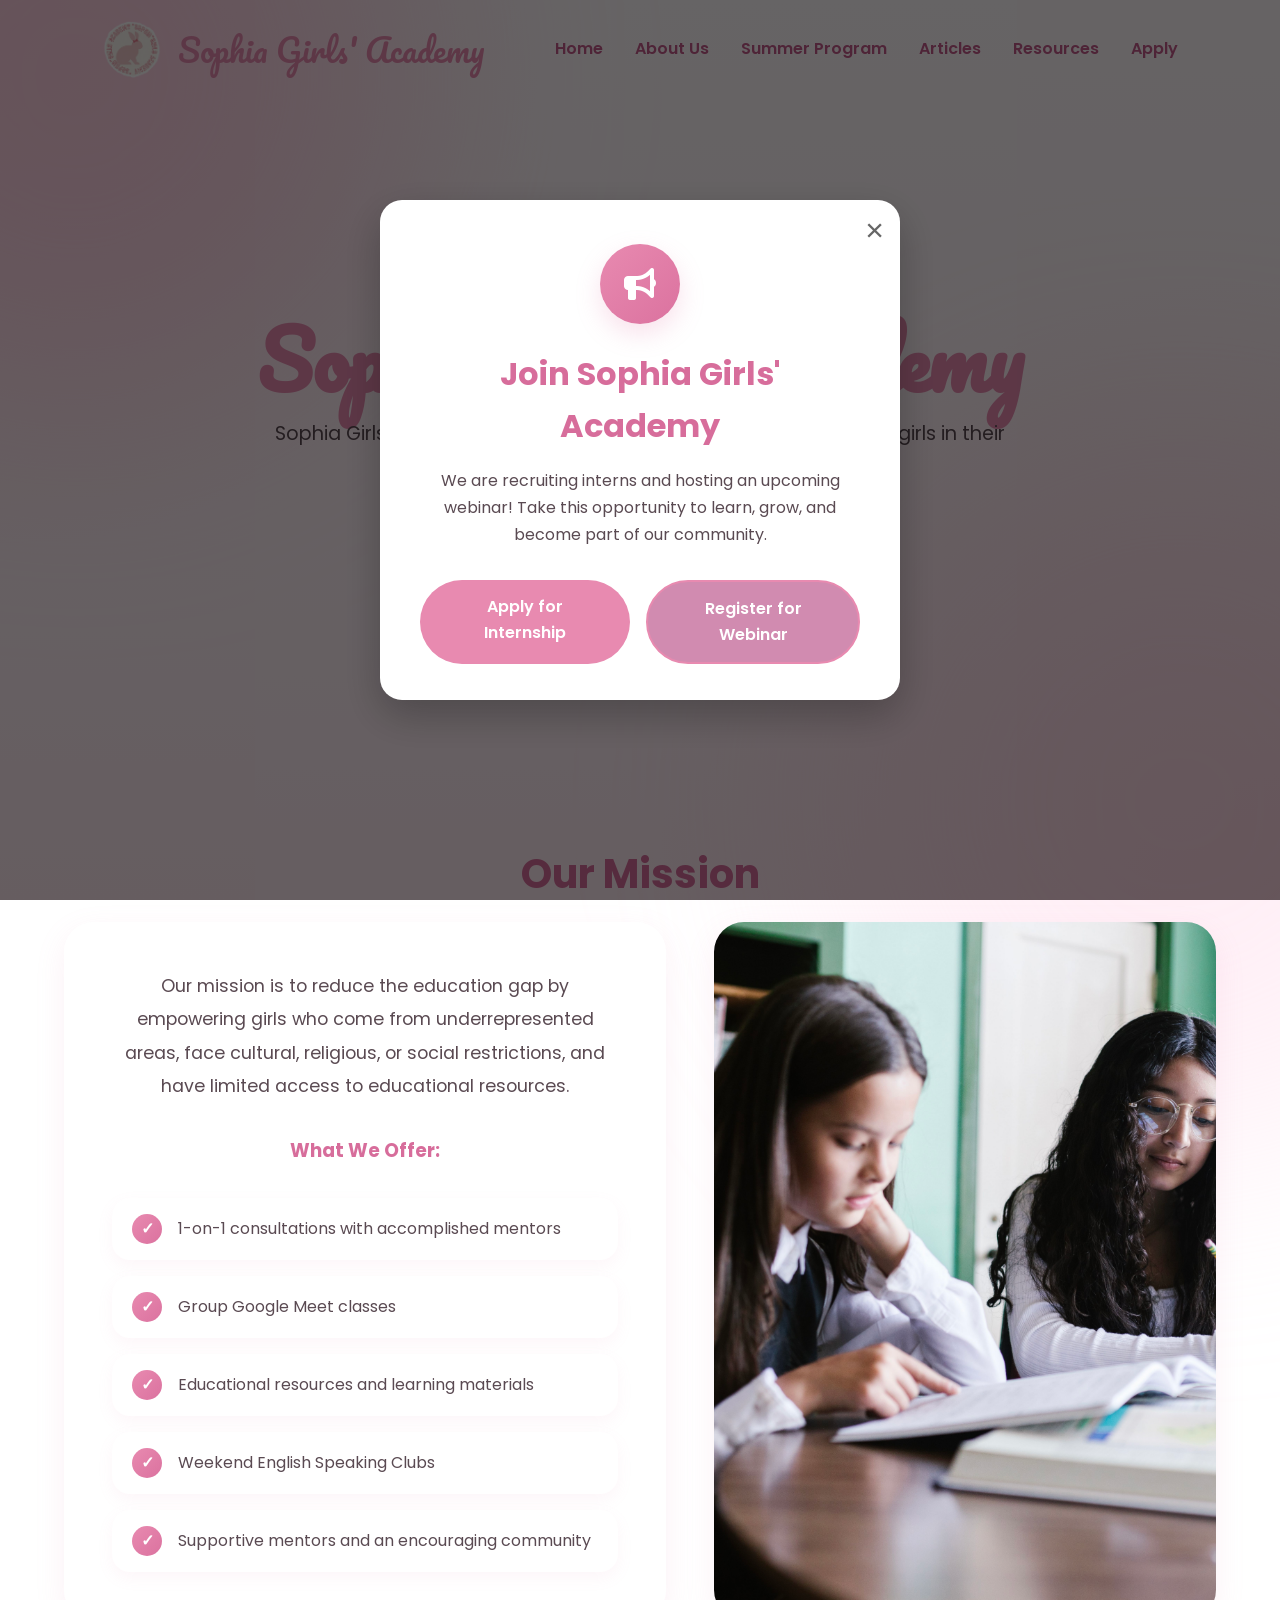
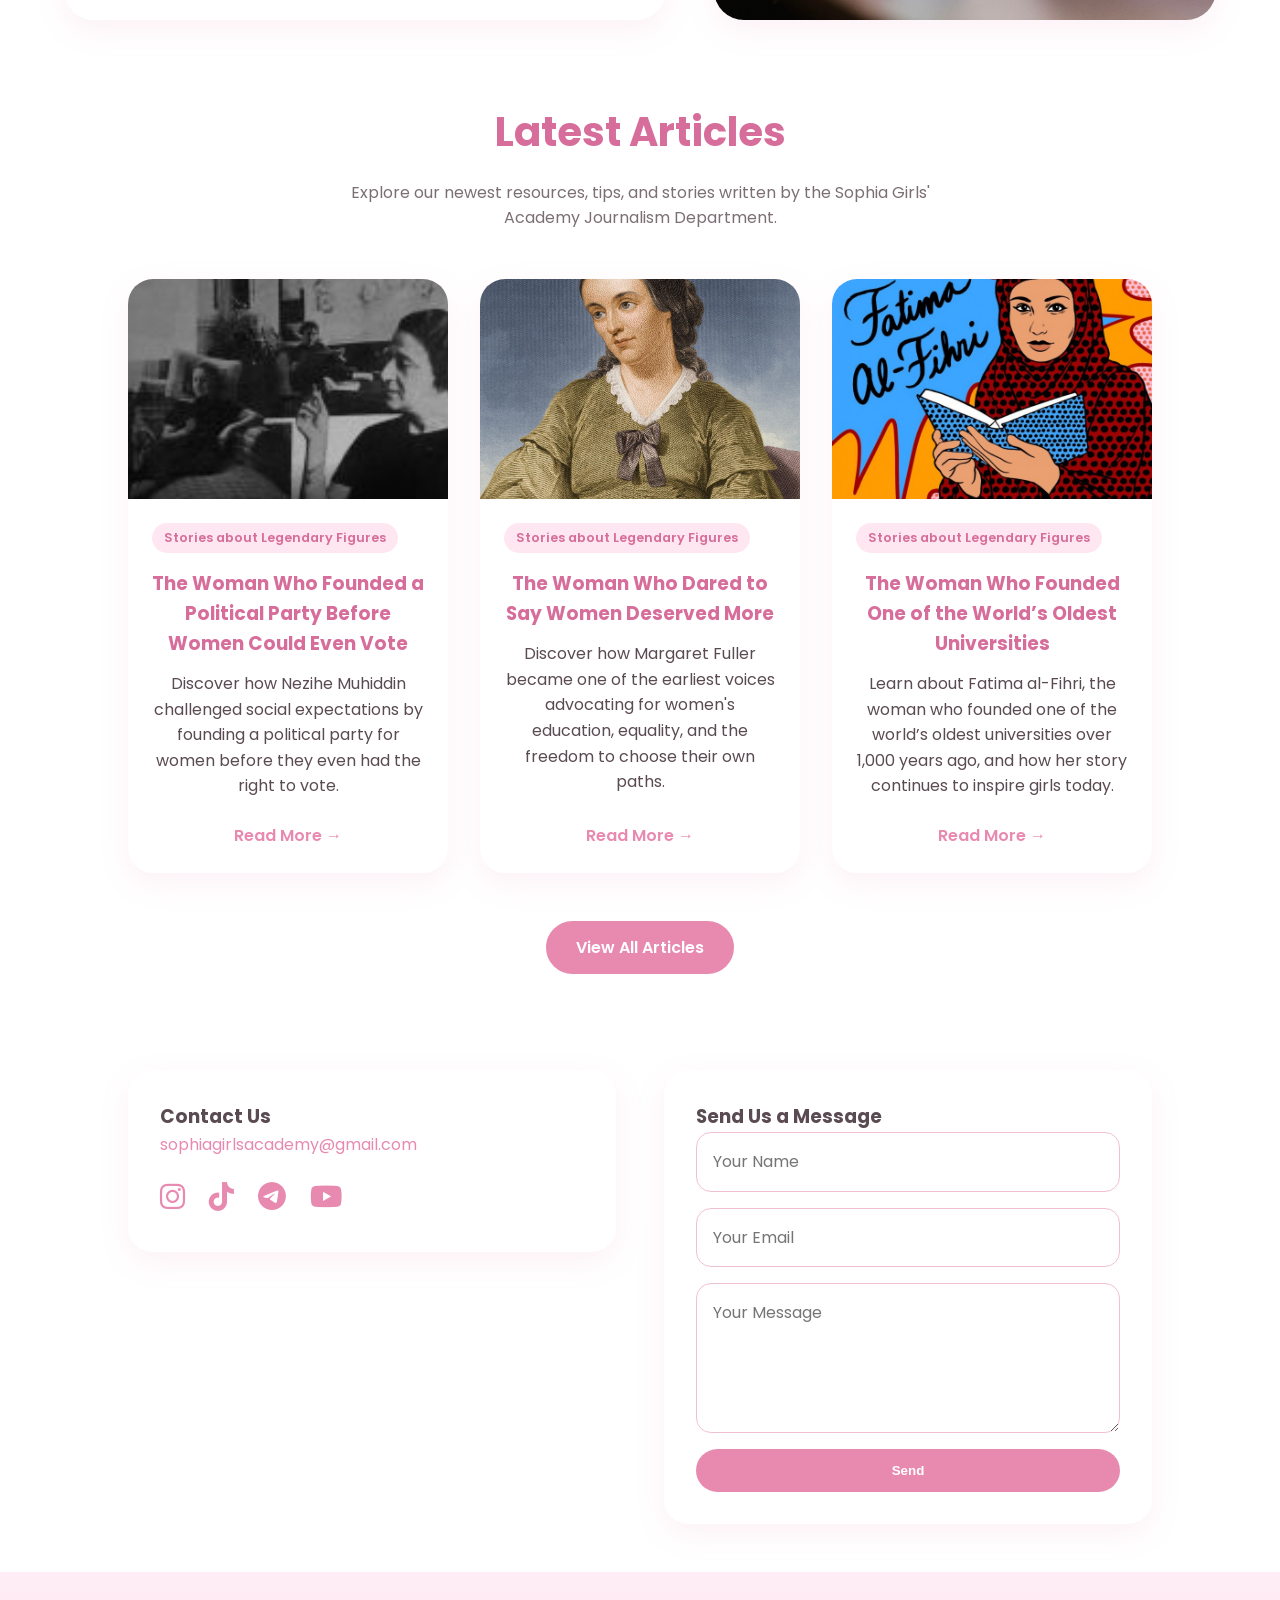
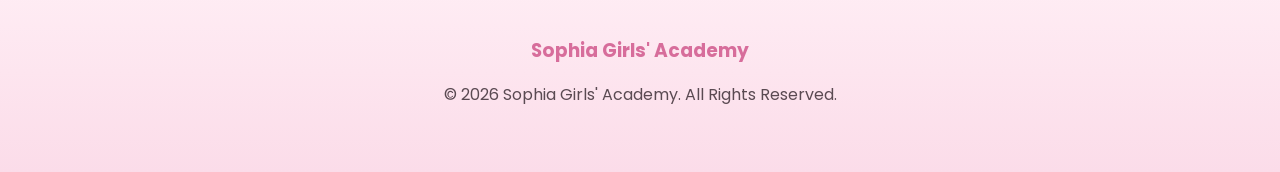
==== commit 14f29013: "popup fix" ====
--- a/index.html
+++ b/index.html
@@ -22,7 +22,7 @@
                 <span>Sophia Girls' Academy</span>
             </a>
 
-           <button class="menu-toggle" aria-label="Toggle navigation">
+            <button class="menu-toggle" aria-label="Toggle navigation">
 
                 <span></span>
                 <span></span>
@@ -135,32 +135,38 @@
         <h3>Sophia Girls' Academy</h3>
         <p>© 2026 Sophia Girls' Academy. All Rights Reserved.</p>
     </footer>
-<!-- Recruitment & Webinar Popup -->
-<div id="announcement-popup" class="popup-overlay">
-    <div class="popup-box">
-        <button class="popup-close" id="close-popup">&times;</button>
 
-        <h2>Join Sophia Girls' Academy</h2>
+    <!-- Recruitment & Webinar Popup -->
+    <div id="announcement-popup" class="popup-overlay">
+        <div class="popup-box">
+            <div class="popup-icon">
+                <i class="fa-solid fa-bullhorn"></i>
+            </div>
 
-        <p>
-            We are recruiting interns and hosting an upcoming webinar!
-            Take this opportunity to learn, grow, and become part of our community.
-        </p>
+            <button class="popup-close" id="close-popup">&times;</button>
 
-        <div class="popup-buttons">
-            <a href="https://tally.so/r/2EVxNe" target="_blank" class="btn primary-btn">
-                Apply for Internship
-            </a>
 
-            <a href="https://docs.google.com/forms/d/e/1FAIpQLSd855z36HC_5qXQDM5UntT5PdaXiR0Uaoq3rk45Jr3tRxQjrA/viewform?usp=publish-editor"
-                target="_blank"
-                class="btn secondary-btn">
-                Register for Webinar
-            </a>
+            <h2>Join Sophia Girls' Academy</h2>
+
+            <p>
+                We are recruiting interns and hosting an upcoming webinar!
+                Take this opportunity to learn, grow, and become part of our community.
+            </p>
+
+            <div class="popup-buttons">
+                <a href="https://tally.so/r/2EVxNe" target="_blank" class="btn primary-btn">
+                    Apply for Internship
+                </a>
+
+                <a href="https://docs.google.com/forms/d/e/1FAIpQLSd855z36HC_5qXQDM5UntT5PdaXiR0Uaoq3rk45Jr3tRxQjrA/viewform?usp=publish-editor"
+                    target="_blank" class="btn secondary-btn">
+                    Register for Webinar
+                </a>
+            </div>
         </div>
     </div>
-</div>
+
     <script src="js/script.js"></script>
 </body>
 
-</html>
+</html>
--- a/css/style.css
+++ b/css/style.css
@@ -695,6 +695,180 @@
     margin-right: 0.5rem;
 }
 
+/* Recruitment & Webinar Popup*/
+.popup-overlay {
+    position: fixed;
+    inset: 0;
+
+    display: flex;
+    justify-content: center;
+    align-items: center;
+
+    background: rgba(0, 0, 0, 0.6);
+
+    z-index: 10000;
+
+    opacity: 0;
+    visibility: hidden;
+
+    transition: opacity .3s ease,
+        visibility .3s ease;
+}
+
+.popup-overlay.show {
+    opacity: 1;
+    visibility: visible;
+}
+
+/* Popup */
+.popup-box {
+    position: relative;
+
+    width: 90%;
+    max-width: 520px;
+
+    padding: 2.8rem 2.5rem 2.3rem;
+
+    text-align: center;
+
+    background: white;
+
+    border-radius: 22px;
+
+    box-shadow: 0 15px 40px rgba(0, 0, 0, .25);
+
+    animation: popupAnimation .35s ease;
+}
+
+/* Icon */
+.popup-icon {
+    width: 80px;
+    height: 80px;
+
+    margin: 0 auto 1.5rem;
+
+    border-radius: 50%;
+
+    display: flex;
+    justify-content: center;
+    align-items: center;
+
+    background: linear-gradient(135deg,
+            var(--primary-pink),
+            var(--secondary-pink));
+
+    color: white;
+    font-size: 2rem;
+
+    box-shadow: 0 10px 25px rgba(231, 140, 179, .25);
+}
+
+/* Heading */
+.popup-box h2 {
+    color: var(--rose);
+    font-size: 2rem;
+    margin-bottom: 1rem;
+}
+
+/* Text */
+.popup-box p {
+    color: var(--text-color);
+    line-height: 1.7;
+    margin-bottom: 2rem;
+}
+
+/* Close Button */
+.popup-close {
+    position: absolute;
+
+    top: 12px;
+    right: 16px;
+
+    background: transparent;
+    border: none;
+
+    font-size: 2rem;
+
+    color: #666;
+
+    cursor: pointer;
+
+    transition: .25s;
+}
+
+.popup-close:hover {
+    color: var(--primary-pink);
+    transform: rotate(90deg);
+}
+
+/* Buttons */
+
+.popup-buttons {
+    display: flex;
+    justify-content: center;
+    gap: 1rem;
+    flex-wrap: wrap;
+}
+
+.popup-buttons .btn {
+    flex: 1;
+    min-width: 200px;
+}
+
+.secondary-btn {
+    background: #d18bb0;
+    color: white;
+}
+
+.secondary-btn:hover {
+    background: #b96d95;
+}
+
+/* Animation */
+
+@keyframes popupAnimation {
+
+    from {
+        opacity: 0;
+        transform: scale(.85);
+    }
+
+    to {
+        opacity: 1;
+        transform: scale(1);
+    }
+
+}
+
+/* Mobile */
+
+@media (max-width: 550px) {
+
+    .popup-box {
+        padding: 2rem 1.5rem;
+    }
+
+    .popup-box h2 {
+        font-size: 1.6rem;
+    }
+
+    .popup-buttons {
+        flex-direction: column;
+    }
+
+    .popup-buttons .btn {
+        width: 100%;
+    }
+
+    .popup-icon {
+        width: 70px;
+        height: 70px;
+        font-size: 1.7rem;
+    }
+
+}
+
+
 /*ANIMATIONS*/
 @keyframes float {
     0% {
@@ -728,89 +902,56 @@
     .nav-links {
 
         position: fixed;
-
         top: 80px;
-
         left: 0;
-
         width: 100%;
-
         background: rgba(255, 255, 255, .95);
-
         backdrop-filter: blur(18px);
-
         flex-direction: column;
-
         align-items: center;
-
         justify-content: center;
-
         gap: 2rem;
-
         padding: 2.5rem 0;
-
         transform: translateY(-120%);
-
         transition: .4s ease;
-
         box-shadow: 0 15px 40px rgba(0, 0, 0, .08);
-
     }
 
     .nav-links.active {
-
         transform: translateY(0);
-
     }
 
     .hero {
-
         min-height: 70vh;
-
         padding-top: 140px;
-
     }
 
     .hero h1 {
-
         font-size: 3rem;
-
     }
 
     .hero p {
-
         font-size: 1.05rem;
-
     }
 
     .description {
-
         grid-template-columns: 1fr;
-
     }
 
     .description img {
-
         height: 280px;
-
     }
 
     .contact {
-
         grid-template-columns: 1fr;
-
     }
 
     .info-card {
-
         order: 2;
-
     }
 
     .contact-form {
-
         order: 1;
-
     }
 
 }
@@ -884,88 +1025,20 @@
         height: 48px;
 
     }
-}
-/* Recruitment & Webinar Popup */
-
-.popup-overlay {
-    position: fixed;
-    inset: 0;
-    background: rgba(0, 0, 0, 0.6);
-    display: flex;
-    align-items: center;
-    justify-content: center;
-    z-index: 10000;
-}
-
-.popup-box {
-    background: #fff;
-    width: 90%;
-    max-width: 520px;
-    padding: 35px;
-    border-radius: 20px;
-    text-align: center;
-    position: relative;
-    box-shadow: 0 15px 40px rgba(0,0,0,0.25);
-    animation: popupAnimation 0.35s ease;
-}
-
-.popup-box h2 {
-    color: #8b3a62;
-    font-size: 28px;
-    margin-bottom: 15px;
-}
-
-.popup-box p {
-    color: #444;
-    line-height: 1.6;
-    margin-bottom: 25px;
-}
-
-.popup-close {
-    position: absolute;
-    top: 10px;
-    right: 18px;
-    background: transparent;
-    border: none;
-    font-size: 32px;
-    cursor: pointer;
-    color: #555;
-}
-
-.popup-buttons {
-    display: flex;
-    justify-content: center;
-    gap: 15px;
-    flex-wrap: wrap;
-}
-
-.secondary-btn {
-    background: #d18bb0;
-    color: white;
-}
-
-.secondary-btn:hover {
-    background: #b96d95;
-}
-
-@keyframes popupAnimation {
-    from {
-        opacity: 0;
-        transform: scale(0.85);
-    }
-
-    to {
-        opacity: 1;
-        transform: scale(1);
-    }
-}
-
-@media(max-width: 500px) {
+
     .popup-box {
-        padding: 25px 20px;
-    }
-
-    .popup-buttons a {
+        padding: 2rem 1.5rem;
+    }
+
+    .popup-box h2 {
+        font-size: 1.6rem;
+    }
+
+    .popup-buttons {
+        flex-direction: column;
+    }
+
+    .popup-buttons .btn {
         width: 100%;
     }
-}
+}
